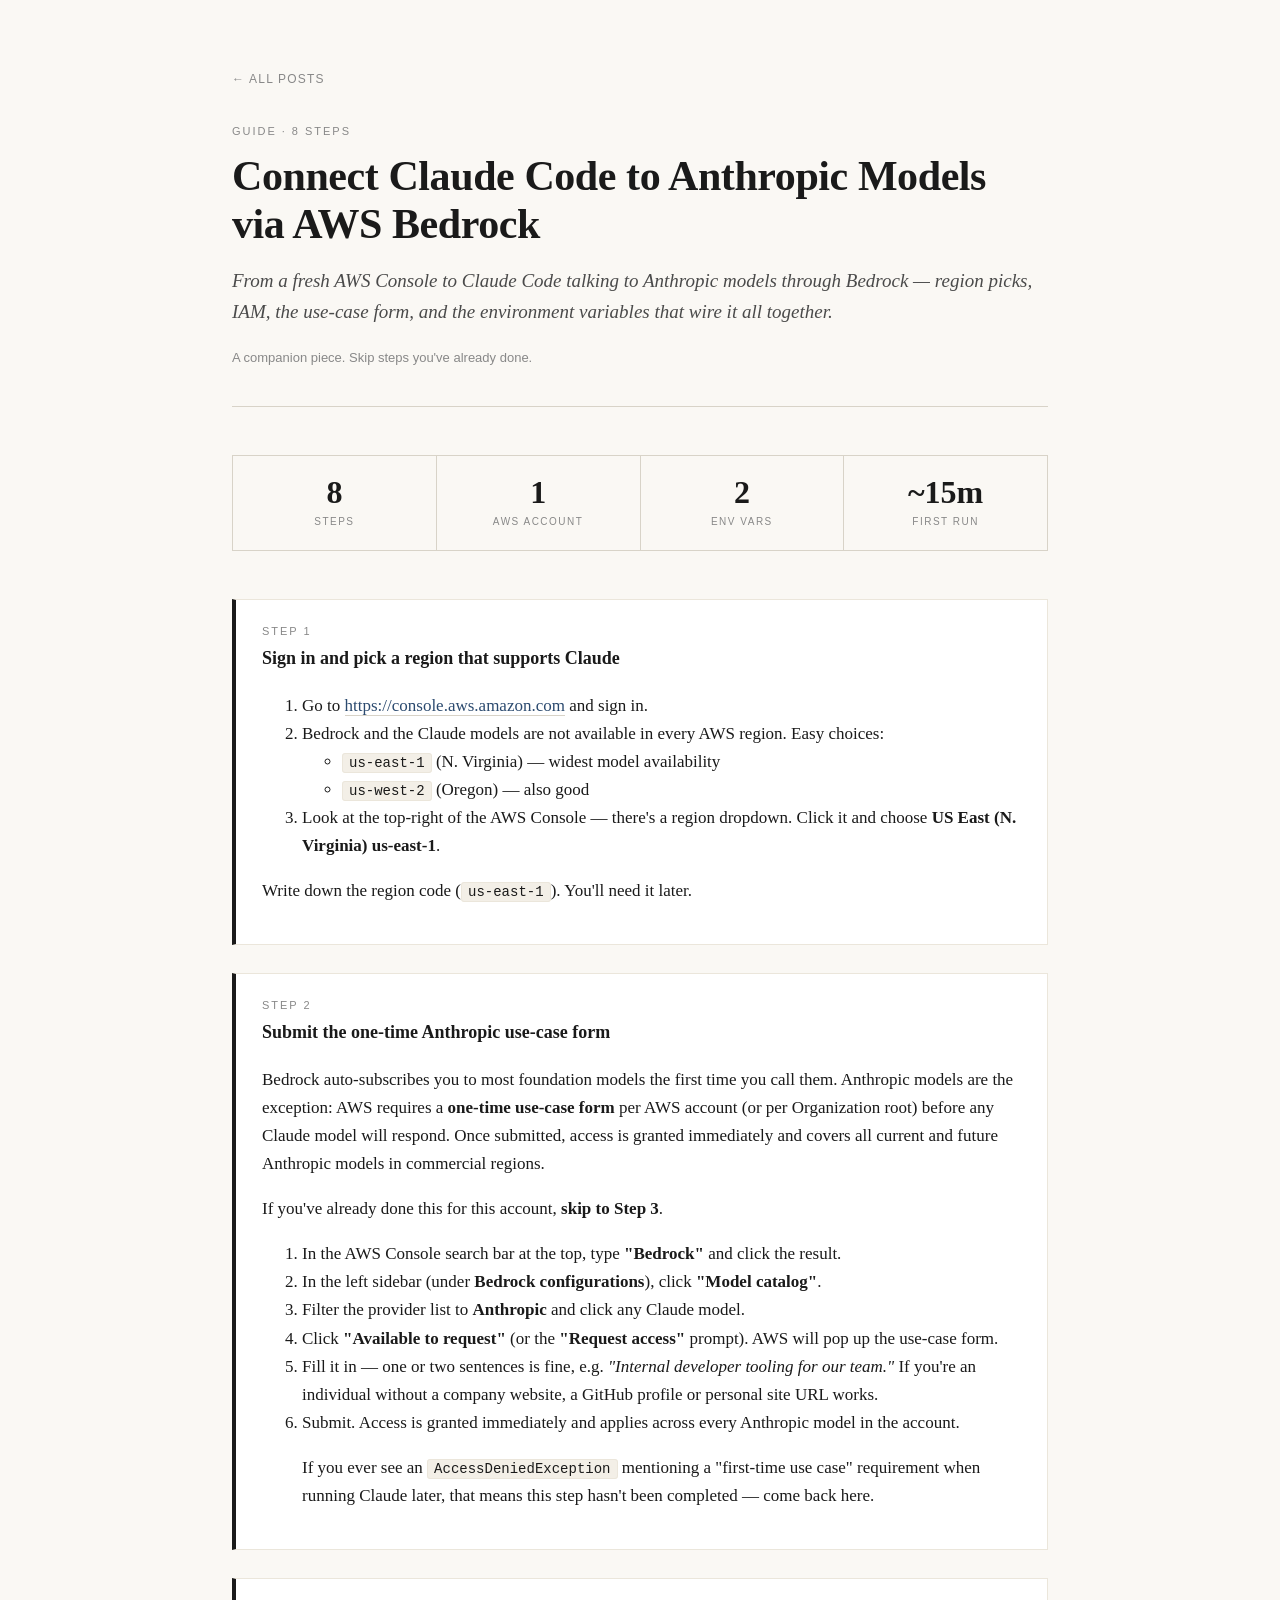
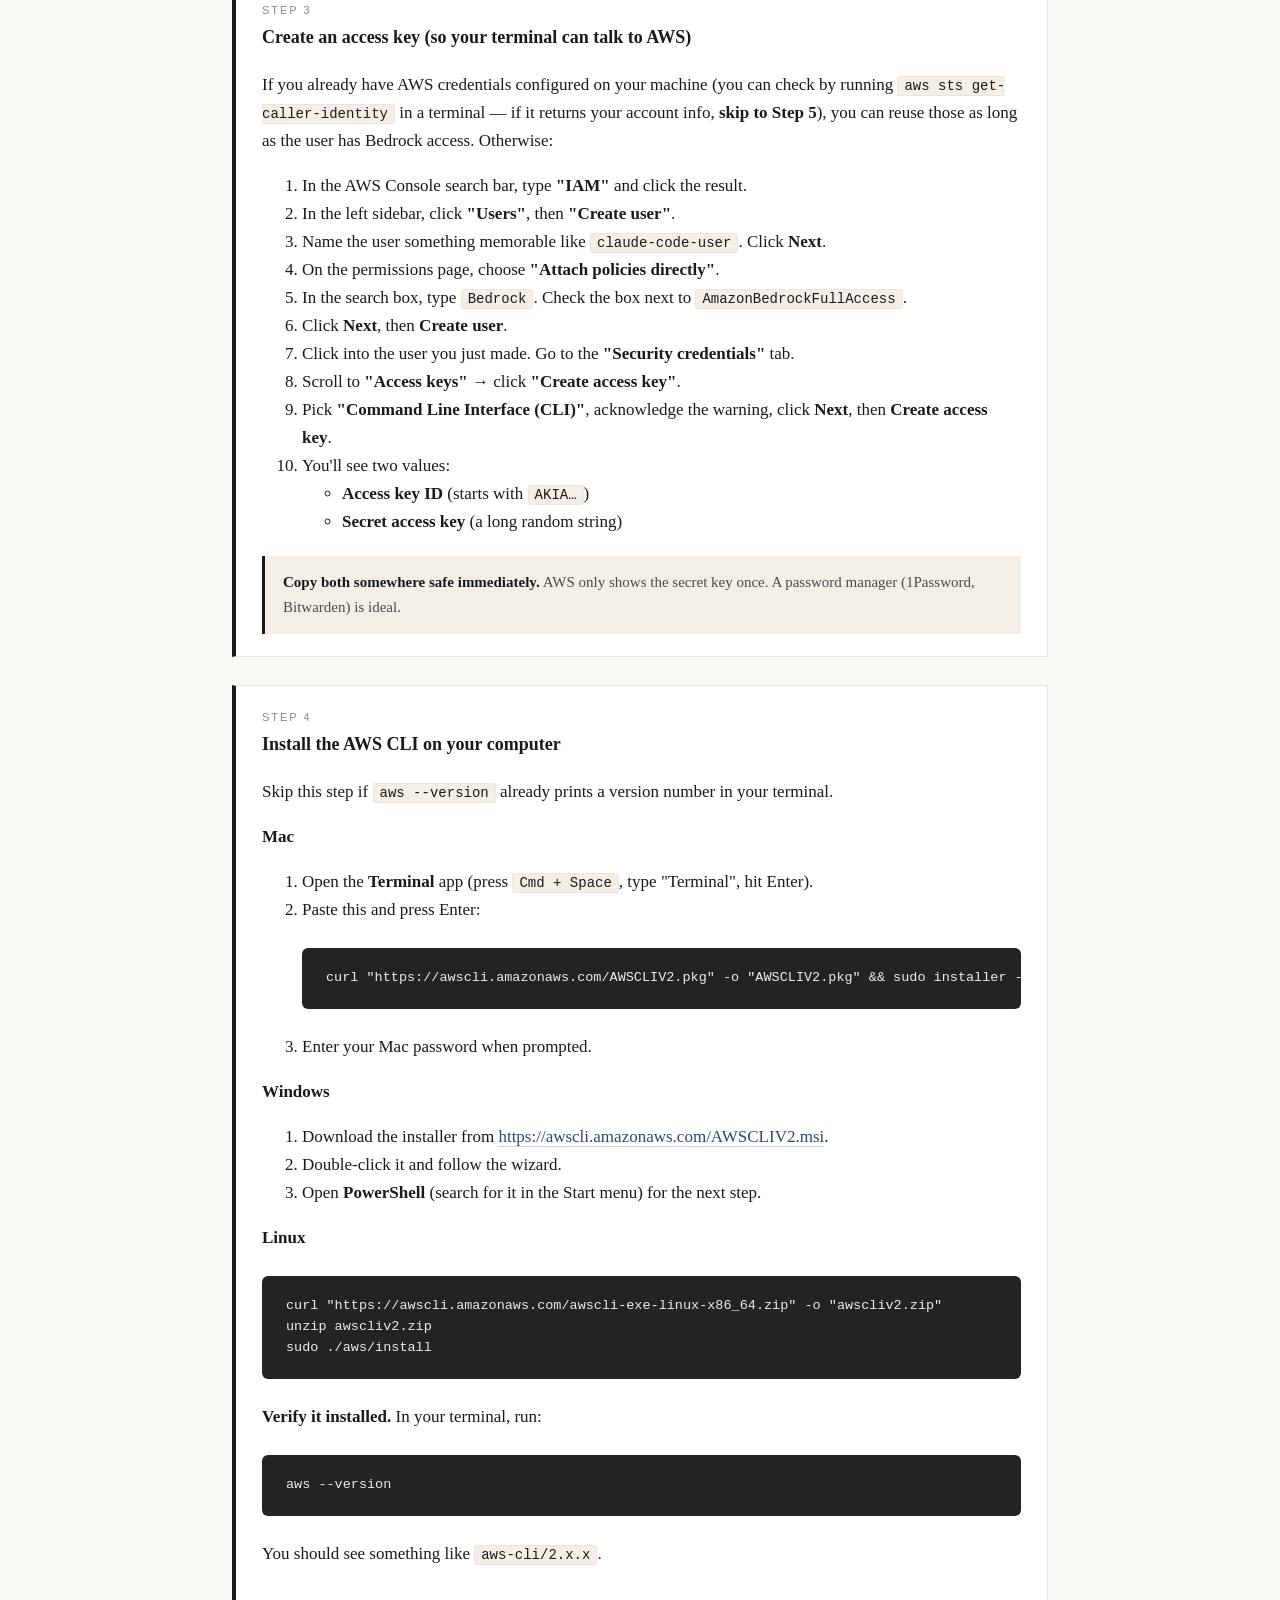
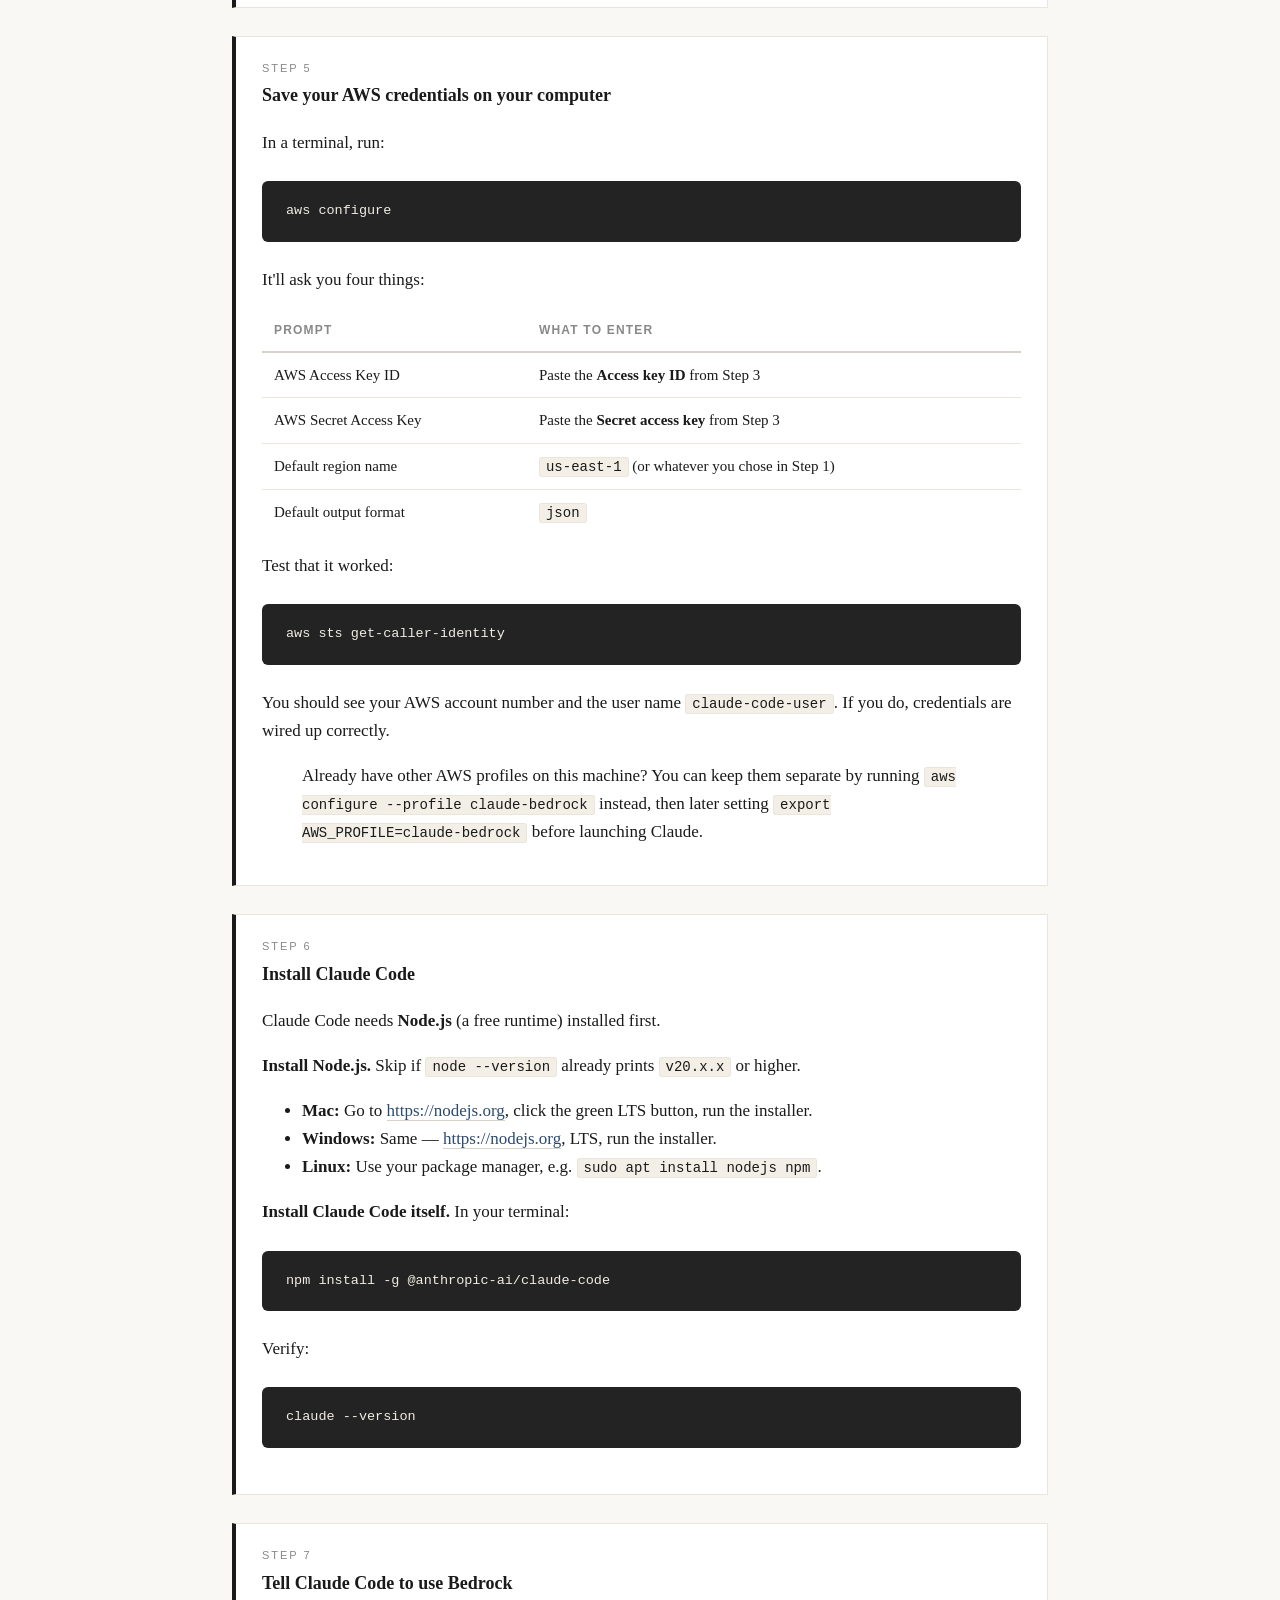
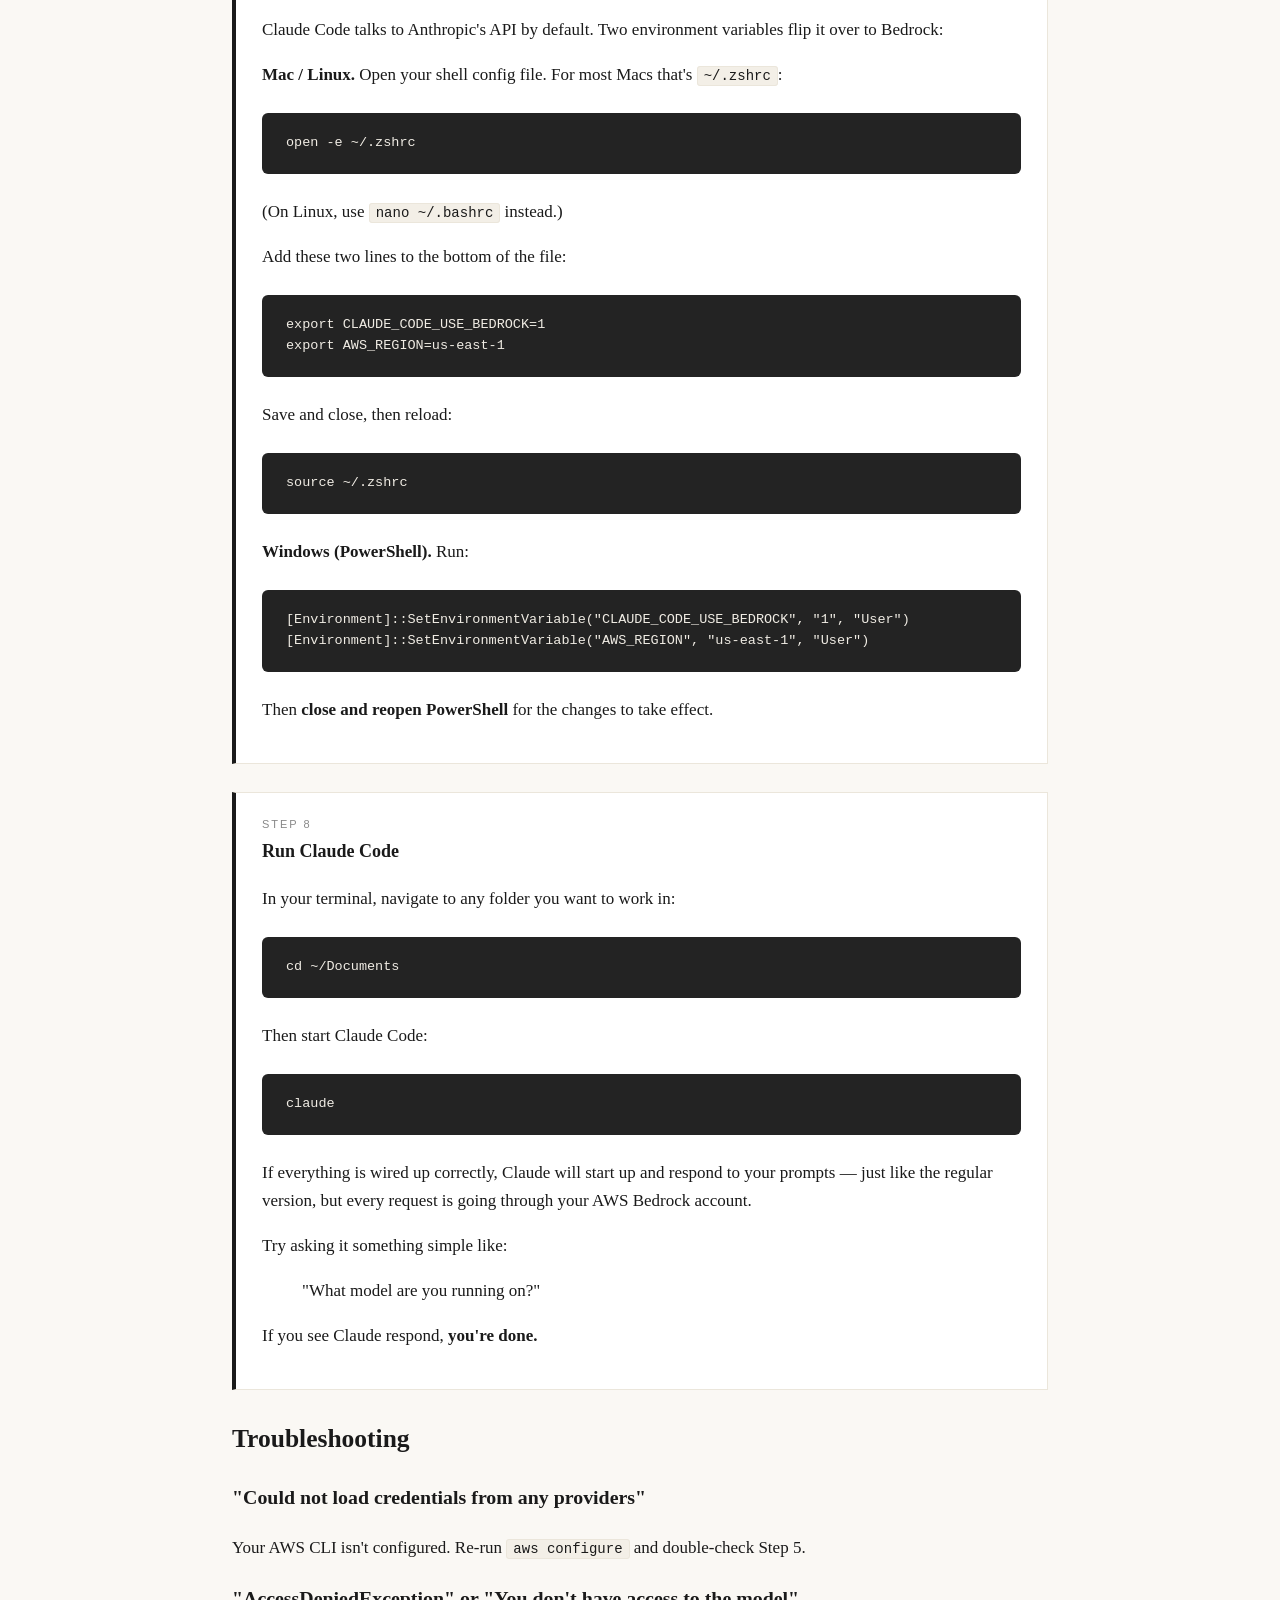
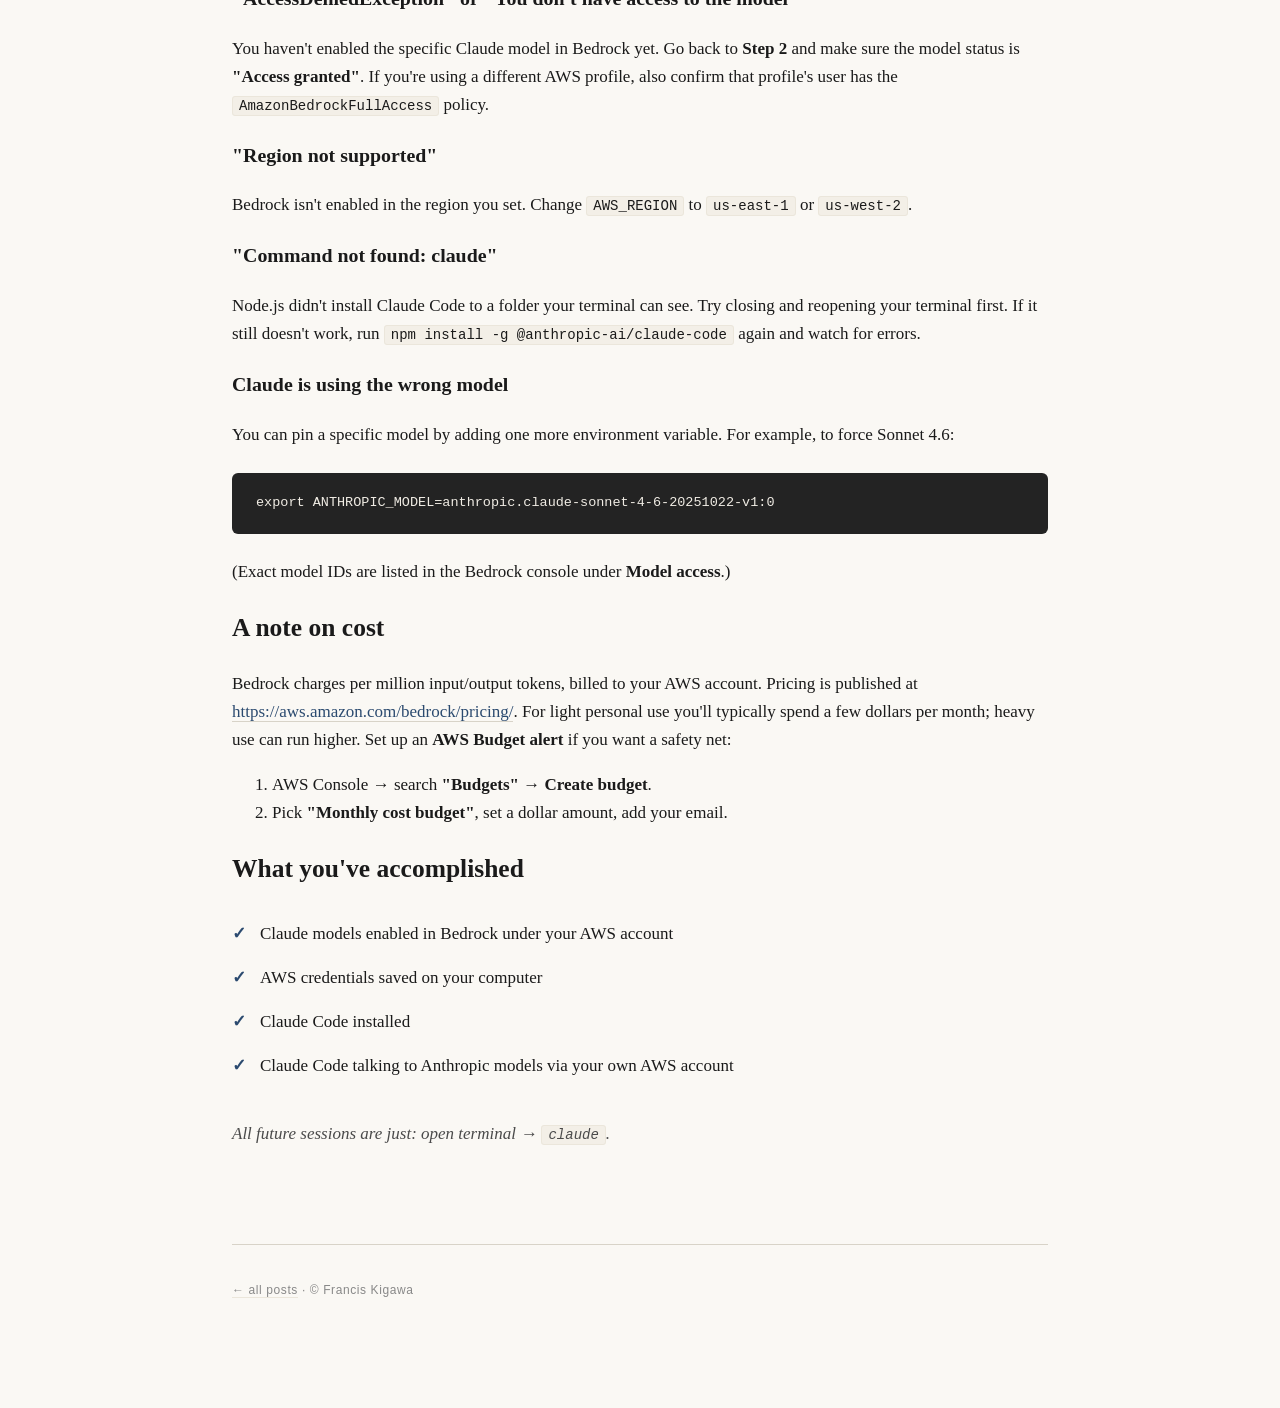
==== bedrock/index.html @ da665e49 "Initial site: posts landing + observability + bedrock guides" ====
<!DOCTYPE html>
<html lang="en">
<head>
<meta charset="utf-8">
<meta name="viewport" content="width=device-width, initial-scale=1">
<title>Connect Claude Code to Anthropic Models via AWS Bedrock — Posts</title>
<link rel="stylesheet" href="../assets/style.css">
</head>
<body>
<div class="wrap-wide">

<a href="../" class="back">← all posts</a>

<header class="masthead">
  <p class="eyebrow">Guide · 8 Steps</p>
  <h1 class="title">Connect Claude Code to Anthropic Models via AWS Bedrock</h1>
  <p class="dek">From a fresh AWS Console to Claude Code talking to Anthropic models through Bedrock — region picks, IAM, the use-case form, and the environment variables that wire it all together.</p>
  <p class="byline">A companion piece. Skip steps you've already done.</p>
</header>

<main>

<div class="stats">
  <div class="stat"><span class="stat-num">8</span><span class="stat-label">Steps</span></div>
  <div class="stat"><span class="stat-num">1</span><span class="stat-label">AWS Account</span></div>
  <div class="stat"><span class="stat-num">2</span><span class="stat-label">Env Vars</span></div>
  <div class="stat"><span class="stat-num">~15m</span><span class="stat-label">First Run</span></div>
</div>

<section>

<div class="step" id="step-1">
  <p class="step-num">Step 1</p>
  <h3>Sign in and pick a region that supports Claude</h3>
  <ol>
    <li>Go to <a href="https://console.aws.amazon.com">https://console.aws.amazon.com</a> and sign in.</li>
    <li>Bedrock and the Claude models are not available in every AWS region. Easy choices:
      <ul>
        <li><code>us-east-1</code> (N. Virginia) — widest model availability</li>
        <li><code>us-west-2</code> (Oregon) — also good</li>
      </ul>
    </li>
    <li>Look at the top-right of the AWS Console — there's a region dropdown. Click it and choose <strong>US East (N. Virginia) us-east-1</strong>.</li>
  </ol>
  <p>Write down the region code (<code>us-east-1</code>). You'll need it later.</p>
</div>

<div class="step" id="step-2">
  <p class="step-num">Step 2</p>
  <h3>Submit the one-time Anthropic use-case form</h3>
  <p>Bedrock auto-subscribes you to most foundation models the first time you call them. Anthropic models are the exception: AWS requires a <strong>one-time use-case form</strong> per AWS account (or per Organization root) before any Claude model will respond. Once submitted, access is granted immediately and covers all current and future Anthropic models in commercial regions.</p>
  <p>If you've already done this for this account, <strong>skip to Step 3</strong>.</p>
  <ol>
    <li>In the AWS Console search bar at the top, type <strong>"Bedrock"</strong> and click the result.</li>
    <li>In the left sidebar (under <strong>Bedrock configurations</strong>), click <strong>"Model catalog"</strong>.</li>
    <li>Filter the provider list to <strong>Anthropic</strong> and click any Claude model.</li>
    <li>Click <strong>"Available to request"</strong> (or the <strong>"Request access"</strong> prompt). AWS will pop up the use-case form.</li>
    <li>Fill it in — one or two sentences is fine, e.g. <em>"Internal developer tooling for our team."</em> If you're an individual without a company website, a GitHub profile or personal site URL works.</li>
    <li>Submit. Access is granted immediately and applies across every Anthropic model in the account.</li>
  </ol>
  <blockquote>
    <p>If you ever see an <code>AccessDeniedException</code> mentioning a "first-time use case" requirement when running Claude later, that means this step hasn't been completed — come back here.</p>
  </blockquote>
</div>

<div class="step" id="step-3">
  <p class="step-num">Step 3</p>
  <h3>Create an access key (so your terminal can talk to AWS)</h3>
  <p>If you already have AWS credentials configured on your machine (you can check by running <code>aws sts get-caller-identity</code> in a terminal — if it returns your account info, <strong>skip to Step 5</strong>), you can reuse those as long as the user has Bedrock access. Otherwise:</p>
  <ol>
    <li>In the AWS Console search bar, type <strong>"IAM"</strong> and click the result.</li>
    <li>In the left sidebar, click <strong>"Users"</strong>, then <strong>"Create user"</strong>.</li>
    <li>Name the user something memorable like <code>claude-code-user</code>. Click <strong>Next</strong>.</li>
    <li>On the permissions page, choose <strong>"Attach policies directly"</strong>.</li>
    <li>In the search box, type <code>Bedrock</code>. Check the box next to <code>AmazonBedrockFullAccess</code>.</li>
    <li>Click <strong>Next</strong>, then <strong>Create user</strong>.</li>
    <li>Click into the user you just made. Go to the <strong>"Security credentials"</strong> tab.</li>
    <li>Scroll to <strong>"Access keys"</strong> → click <strong>"Create access key"</strong>.</li>
    <li>Pick <strong>"Command Line Interface (CLI)"</strong>, acknowledge the warning, click <strong>Next</strong>, then <strong>Create access key</strong>.</li>
    <li>You'll see two values:
      <ul>
        <li><strong>Access key ID</strong> (starts with <code>AKIA…</code>)</li>
        <li><strong>Secret access key</strong> (a long random string)</li>
      </ul>
    </li>
  </ol>
  <div class="callout-why">
    <strong>Copy both somewhere safe immediately.</strong> AWS only shows the secret key once. A password manager (1Password, Bitwarden) is ideal.
  </div>
</div>

<div class="step" id="step-4">
  <p class="step-num">Step 4</p>
  <h3>Install the AWS CLI on your computer</h3>
  <p>Skip this step if <code>aws --version</code> already prints a version number in your terminal.</p>

  <p><strong>Mac</strong></p>
  <ol>
    <li>Open the <strong>Terminal</strong> app (press <code>Cmd + Space</code>, type "Terminal", hit Enter).</li>
    <li>Paste this and press Enter:
<pre><code>curl "https://awscli.amazonaws.com/AWSCLIV2.pkg" -o "AWSCLIV2.pkg" &amp;&amp; sudo installer -pkg AWSCLIV2.pkg -target /</code></pre>
    </li>
    <li>Enter your Mac password when prompted.</li>
  </ol>

  <p><strong>Windows</strong></p>
  <ol>
    <li>Download the installer from <a href="https://awscli.amazonaws.com/AWSCLIV2.msi">https://awscli.amazonaws.com/AWSCLIV2.msi</a>.</li>
    <li>Double-click it and follow the wizard.</li>
    <li>Open <strong>PowerShell</strong> (search for it in the Start menu) for the next step.</li>
  </ol>

  <p><strong>Linux</strong></p>
<pre><code>curl "https://awscli.amazonaws.com/awscli-exe-linux-x86_64.zip" -o "awscliv2.zip"
unzip awscliv2.zip
sudo ./aws/install</code></pre>

  <p><strong>Verify it installed.</strong> In your terminal, run:</p>
<pre><code>aws --version</code></pre>
  <p>You should see something like <code>aws-cli/2.x.x</code>.</p>
</div>

<div class="step" id="step-5">
  <p class="step-num">Step 5</p>
  <h3>Save your AWS credentials on your computer</h3>
  <p>In a terminal, run:</p>
<pre><code>aws configure</code></pre>
  <p>It'll ask you four things:</p>

  <table style="width:100%; border-collapse: collapse; margin: 16px 0; font-size: 15px;">
    <thead>
      <tr style="border-bottom: 2px solid var(--rule);">
        <th style="text-align:left; padding: 10px 12px; font-family: -apple-system, BlinkMacSystemFont, sans-serif; font-size: 12px; letter-spacing: 0.1em; text-transform: uppercase; color: var(--ink-faint);">Prompt</th>
        <th style="text-align:left; padding: 10px 12px; font-family: -apple-system, BlinkMacSystemFont, sans-serif; font-size: 12px; letter-spacing: 0.1em; text-transform: uppercase; color: var(--ink-faint);">What to enter</th>
      </tr>
    </thead>
    <tbody>
      <tr style="border-bottom: 1px solid var(--rule-soft);"><td style="padding: 10px 12px;">AWS Access Key ID</td><td style="padding: 10px 12px;">Paste the <strong>Access key ID</strong> from Step 3</td></tr>
      <tr style="border-bottom: 1px solid var(--rule-soft);"><td style="padding: 10px 12px;">AWS Secret Access Key</td><td style="padding: 10px 12px;">Paste the <strong>Secret access key</strong> from Step 3</td></tr>
      <tr style="border-bottom: 1px solid var(--rule-soft);"><td style="padding: 10px 12px;">Default region name</td><td style="padding: 10px 12px;"><code>us-east-1</code> (or whatever you chose in Step 1)</td></tr>
      <tr><td style="padding: 10px 12px;">Default output format</td><td style="padding: 10px 12px;"><code>json</code></td></tr>
    </tbody>
  </table>

  <p>Test that it worked:</p>
<pre><code>aws sts get-caller-identity</code></pre>
  <p>You should see your AWS account number and the user name <code>claude-code-user</code>. If you do, credentials are wired up correctly.</p>
  <blockquote>
    <p>Already have other AWS profiles on this machine? You can keep them separate by running <code>aws configure --profile claude-bedrock</code> instead, then later setting <code>export AWS_PROFILE=claude-bedrock</code> before launching Claude.</p>
  </blockquote>
</div>

<div class="step" id="step-6">
  <p class="step-num">Step 6</p>
  <h3>Install Claude Code</h3>
  <p>Claude Code needs <strong>Node.js</strong> (a free runtime) installed first.</p>

  <p><strong>Install Node.js.</strong> Skip if <code>node --version</code> already prints <code>v20.x.x</code> or higher.</p>
  <ul>
    <li><strong>Mac:</strong> Go to <a href="https://nodejs.org">https://nodejs.org</a>, click the green LTS button, run the installer.</li>
    <li><strong>Windows:</strong> Same — <a href="https://nodejs.org">https://nodejs.org</a>, LTS, run the installer.</li>
    <li><strong>Linux:</strong> Use your package manager, e.g. <code>sudo apt install nodejs npm</code>.</li>
  </ul>

  <p><strong>Install Claude Code itself.</strong> In your terminal:</p>
<pre><code>npm install -g @anthropic-ai/claude-code</code></pre>
  <p>Verify:</p>
<pre><code>claude --version</code></pre>
</div>

<div class="step" id="step-7">
  <p class="step-num">Step 7</p>
  <h3>Tell Claude Code to use Bedrock</h3>
  <p>Claude Code talks to Anthropic's API by default. Two environment variables flip it over to Bedrock:</p>

  <p><strong>Mac / Linux.</strong> Open your shell config file. For most Macs that's <code>~/.zshrc</code>:</p>
<pre><code>open -e ~/.zshrc</code></pre>
  <p>(On Linux, use <code>nano ~/.bashrc</code> instead.)</p>
  <p>Add these two lines to the bottom of the file:</p>
<pre><code>export CLAUDE_CODE_USE_BEDROCK=1
export AWS_REGION=us-east-1</code></pre>
  <p>Save and close, then reload:</p>
<pre><code>source ~/.zshrc</code></pre>

  <p><strong>Windows (PowerShell).</strong> Run:</p>
<pre><code>[Environment]::SetEnvironmentVariable("CLAUDE_CODE_USE_BEDROCK", "1", "User")
[Environment]::SetEnvironmentVariable("AWS_REGION", "us-east-1", "User")</code></pre>
  <p>Then <strong>close and reopen PowerShell</strong> for the changes to take effect.</p>
</div>

<div class="step" id="step-8">
  <p class="step-num">Step 8</p>
  <h3>Run Claude Code</h3>
  <p>In your terminal, navigate to any folder you want to work in:</p>
<pre><code>cd ~/Documents</code></pre>
  <p>Then start Claude Code:</p>
<pre><code>claude</code></pre>
  <p>If everything is wired up correctly, Claude will start up and respond to your prompts — just like the regular version, but every request is going through your AWS Bedrock account.</p>
  <p>Try asking it something simple like:</p>
  <blockquote>
    <p>"What model are you running on?"</p>
  </blockquote>
  <p>If you see Claude respond, <strong>you're done.</strong></p>
</div>

</section>

<section>
<h2>Troubleshooting</h2>

<h3>"Could not load credentials from any providers"</h3>
<p>Your AWS CLI isn't configured. Re-run <code>aws configure</code> and double-check Step 5.</p>

<h3>"AccessDeniedException" or "You don't have access to the model"</h3>
<p>You haven't enabled the specific Claude model in Bedrock yet. Go back to <strong>Step 2</strong> and make sure the model status is <strong>"Access granted"</strong>. If you're using a different AWS profile, also confirm that profile's user has the <code>AmazonBedrockFullAccess</code> policy.</p>

<h3>"Region not supported"</h3>
<p>Bedrock isn't enabled in the region you set. Change <code>AWS_REGION</code> to <code>us-east-1</code> or <code>us-west-2</code>.</p>

<h3>"Command not found: claude"</h3>
<p>Node.js didn't install Claude Code to a folder your terminal can see. Try closing and reopening your terminal first. If it still doesn't work, run <code>npm install -g @anthropic-ai/claude-code</code> again and watch for errors.</p>

<h3>Claude is using the wrong model</h3>
<p>You can pin a specific model by adding one more environment variable. For example, to force Sonnet 4.6:</p>
<pre><code>export ANTHROPIC_MODEL=anthropic.claude-sonnet-4-6-20251022-v1:0</code></pre>
<p>(Exact model IDs are listed in the Bedrock console under <strong>Model access</strong>.)</p>
</section>

<section>
<h2>A note on cost</h2>
<p>Bedrock charges per million input/output tokens, billed to your AWS account. Pricing is published at <a href="https://aws.amazon.com/bedrock/pricing/">https://aws.amazon.com/bedrock/pricing/</a>. For light personal use you'll typically spend a few dollars per month; heavy use can run higher. Set up an <strong>AWS Budget alert</strong> if you want a safety net:</p>
<ol>
  <li>AWS Console → search <strong>"Budgets"</strong> → <strong>Create budget</strong>.</li>
  <li>Pick <strong>"Monthly cost budget"</strong>, set a dollar amount, add your email.</li>
</ol>
</section>

<section>
<h2>What you've accomplished</h2>
<ul class="outcomes">
  <li>Claude models enabled in Bedrock under your AWS account</li>
  <li>AWS credentials saved on your computer</li>
  <li>Claude Code installed</li>
  <li>Claude Code talking to Anthropic models via your own AWS account</li>
</ul>
<p style="margin-top: 32px; font-style: italic; color: var(--ink-soft);">All future sessions are just: open terminal → <code>claude</code>.</p>
</section>

</main>

<footer class="site-foot">
  <p><a href="../">← all posts</a> · © Francis Kigawa</p>
</footer>

</div>
</body>
</html>
---- assets/style.css ----
:root {
  --ink: #1a1a1a;
  --ink-soft: #4a4a4a;
  --ink-faint: #888;
  --paper: #faf8f4;
  --paper-warm: #f3efe7;
  --rule: #d8d3c8;
  --rule-soft: #ebe6db;
  --accent: #2b4a6f;
  --accent-soft: #e8eef5;
  --code-bg: #232323;
  --code-ink: #f0ece4;
  --code-comment: #a09888;
  --code-key: #d8b86f;
  --code-str: #b5c98a;
}

* { box-sizing: border-box; }

html, body {
  margin: 0;
  padding: 0;
  background: var(--paper);
  color: var(--ink);
  font-family: "Iowan Old Style", "Palatino Linotype", Palatino, Georgia, serif;
  font-size: 17px;
  line-height: 1.65;
  -webkit-font-smoothing: antialiased;
}

a { color: var(--accent); text-decoration: none; border-bottom: 1px solid var(--rule); }
a:hover { border-bottom-color: var(--accent); }

.wrap {
  max-width: 760px;
  margin: 0 auto;
  padding: 64px 32px 96px;
}

.wrap-wide {
  max-width: 880px;
  margin: 0 auto;
  padding: 64px 32px 96px;
}

header.masthead {
  border-bottom: 1px solid var(--rule);
  padding-bottom: 24px;
  margin-bottom: 48px;
}

.eyebrow {
  font-family: -apple-system, BlinkMacSystemFont, "Helvetica Neue", sans-serif;
  font-size: 11px;
  letter-spacing: 0.18em;
  text-transform: uppercase;
  color: var(--ink-faint);
  margin: 0 0 12px;
}

h1.title {
  font-size: 42px;
  line-height: 1.15;
  margin: 0 0 16px;
  letter-spacing: -0.01em;
}

.dek {
  font-size: 19px;
  color: var(--ink-soft);
  margin: 0;
  font-style: italic;
}

.byline {
  font-family: -apple-system, BlinkMacSystemFont, "Helvetica Neue", sans-serif;
  font-size: 13px;
  color: var(--ink-faint);
  margin-top: 20px;
}

.byline a { color: var(--ink-faint); border-bottom-color: var(--rule-soft); }

/* index/landing */
.post-list {
  list-style: none;
  padding: 0;
  margin: 0;
}
.post-list li {
  padding: 24px 0;
  border-bottom: 1px solid var(--rule-soft);
}
.post-list li:last-child { border-bottom: none; }
.post-list a.post-link {
  display: block;
  border: none;
  color: var(--ink);
}
.post-list h2 {
  font-size: 24px;
  margin: 0 0 6px;
  letter-spacing: -0.005em;
}
.post-list .post-meta {
  font-family: -apple-system, BlinkMacSystemFont, "Helvetica Neue", sans-serif;
  font-size: 12px;
  letter-spacing: 0.05em;
  color: var(--ink-faint);
  text-transform: uppercase;
  margin: 0 0 8px;
}
.post-list .post-summary {
  color: var(--ink-soft);
  margin: 0;
  font-size: 16px;
}

/* article body */
article p { margin: 0 0 20px; }
article h2 {
  font-size: 28px;
  margin: 56px 0 16px;
  letter-spacing: -0.005em;
  border-bottom: 1px solid var(--rule);
  padding-bottom: 8px;
}
article h3 {
  font-size: 20px;
  margin: 36px 0 12px;
  font-family: -apple-system, BlinkMacSystemFont, "Helvetica Neue", sans-serif;
  letter-spacing: 0.01em;
}
article ul, article ol {
  padding-left: 24px;
  margin: 0 0 20px;
}
article li { margin-bottom: 6px; }
article hr {
  border: none;
  border-top: 1px solid var(--rule);
  margin: 48px 0;
}
article blockquote {
  margin: 24px 0;
  padding: 16px 20px;
  border-left: 3px solid var(--accent);
  background: var(--accent-soft);
  color: var(--ink-soft);
  font-style: italic;
}
article blockquote p:last-child { margin-bottom: 0; }

/* code */
code {
  font-family: "SF Mono", Menlo, Consolas, monospace;
  font-size: 14px;
  background: var(--paper-warm);
  padding: 1px 6px;
  border-radius: 3px;
  border: 1px solid var(--rule-soft);
}
pre {
  background: var(--code-bg);
  color: var(--code-ink);
  padding: 20px 24px;
  border-radius: 6px;
  overflow-x: auto;
  font-size: 13.5px;
  line-height: 1.55;
  margin: 24px 0;
}
pre code {
  background: none;
  padding: 0;
  border: none;
  color: inherit;
  font-size: inherit;
}

/* infographic-specific: phase / step cards */
.phase {
  position: relative;
  margin: 36px 0;
  padding: 28px 32px 28px 88px;
  background: white;
  border: 1px solid var(--rule);
  border-radius: 4px;
}
.phase .phase-num {
  position: absolute;
  left: 24px;
  top: 28px;
  width: 44px;
  height: 44px;
  border-radius: 50%;
  background: var(--ink);
  color: var(--paper);
  display: flex;
  align-items: center;
  justify-content: center;
  font-family: -apple-system, BlinkMacSystemFont, "Helvetica Neue", sans-serif;
  font-weight: 600;
  font-size: 16px;
  letter-spacing: 0;
}
.phase.optional .phase-num { background: var(--ink-faint); }
.phase .phase-title {
  font-size: 22px;
  margin: 0 0 6px;
  letter-spacing: -0.005em;
}
.phase .phase-kicker {
  font-family: -apple-system, BlinkMacSystemFont, "Helvetica Neue", sans-serif;
  font-size: 11px;
  letter-spacing: 0.15em;
  text-transform: uppercase;
  color: var(--ink-faint);
  margin: 0 0 14px;
}
.phase .phase-body { color: var(--ink-soft); }
.phase .phase-body p:last-child { margin-bottom: 0; }
.phase .phase-body pre { margin: 16px 0; }

.callout-why {
  margin: 20px 0 0;
  padding: 14px 18px;
  border-left: 3px solid var(--ink);
  background: var(--paper-warm);
  font-size: 15px;
  color: var(--ink-soft);
}
.callout-why strong { color: var(--ink); }

/* outcomes / checklists at the end */
.outcomes {
  list-style: none;
  padding: 0;
  margin: 16px 0 0;
}
.outcomes li {
  padding: 8px 0 8px 28px;
  position: relative;
}
.outcomes li::before {
  content: "✓";
  position: absolute;
  left: 0;
  top: 8px;
  color: var(--accent);
  font-weight: 700;
}

/* stat bar at top of infographic */
.stats {
  display: grid;
  grid-template-columns: repeat(auto-fit, minmax(140px, 1fr));
  gap: 1px;
  background: var(--rule);
  border: 1px solid var(--rule);
  margin: 0 0 48px;
}
.stat {
  background: var(--paper);
  padding: 20px 16px;
  text-align: center;
}
.stat .stat-num {
  font-size: 32px;
  font-weight: 600;
  color: var(--ink);
  line-height: 1;
  display: block;
}
.stat .stat-label {
  font-family: -apple-system, BlinkMacSystemFont, "Helvetica Neue", sans-serif;
  font-size: 10px;
  letter-spacing: 0.15em;
  text-transform: uppercase;
  color: var(--ink-faint);
  display: block;
  margin-top: 6px;
}

/* numbered step (lighter weight than phase, for bedrock-style guides) */
.step {
  margin: 28px 0;
  padding: 22px 26px;
  background: white;
  border-left: 4px solid var(--ink);
  border-top: 1px solid var(--rule-soft);
  border-right: 1px solid var(--rule-soft);
  border-bottom: 1px solid var(--rule-soft);
}
.step h3 {
  margin-top: 0;
  font-size: 18px;
}
.step .step-num {
  font-family: -apple-system, BlinkMacSystemFont, "Helvetica Neue", sans-serif;
  font-size: 11px;
  letter-spacing: 0.18em;
  text-transform: uppercase;
  color: var(--ink-faint);
  margin: 0 0 4px;
}

footer.site-foot {
  margin-top: 96px;
  padding-top: 24px;
  border-top: 1px solid var(--rule);
  font-family: -apple-system, BlinkMacSystemFont, "Helvetica Neue", sans-serif;
  font-size: 12px;
  color: var(--ink-faint);
  letter-spacing: 0.05em;
}
footer.site-foot a { color: var(--ink-faint); border-bottom-color: var(--rule-soft); }

/* table of contents */
.toc {
  background: var(--paper-warm);
  border: 1px solid var(--rule);
  padding: 20px 24px;
  margin: 32px 0 48px;
  border-radius: 4px;
}
.toc h4 {
  font-family: -apple-system, BlinkMacSystemFont, "Helvetica Neue", sans-serif;
  font-size: 11px;
  letter-spacing: 0.18em;
  text-transform: uppercase;
  color: var(--ink-faint);
  margin: 0 0 10px;
  font-weight: 600;
}
.toc ol { margin: 0; padding-left: 20px; font-size: 15px; }
.toc ol li { margin-bottom: 2px; }
.toc a { border-bottom: none; color: var(--ink-soft); }
.toc a:hover { color: var(--accent); }

.back {
  display: inline-block;
  font-family: -apple-system, BlinkMacSystemFont, "Helvetica Neue", sans-serif;
  font-size: 12px;
  letter-spacing: 0.1em;
  text-transform: uppercase;
  color: var(--ink-faint);
  border: none;
  margin-bottom: 32px;
}
.back:hover { color: var(--accent); }

@media (max-width: 600px) {
  .wrap, .wrap-wide { padding: 40px 20px 64px; }
  h1.title { font-size: 32px; }
  .phase { padding: 24px 20px 24px 20px; }
  .phase .phase-num {
    position: static;
    margin-bottom: 12px;
  }
  pre { font-size: 12.5px; padding: 16px; }
}
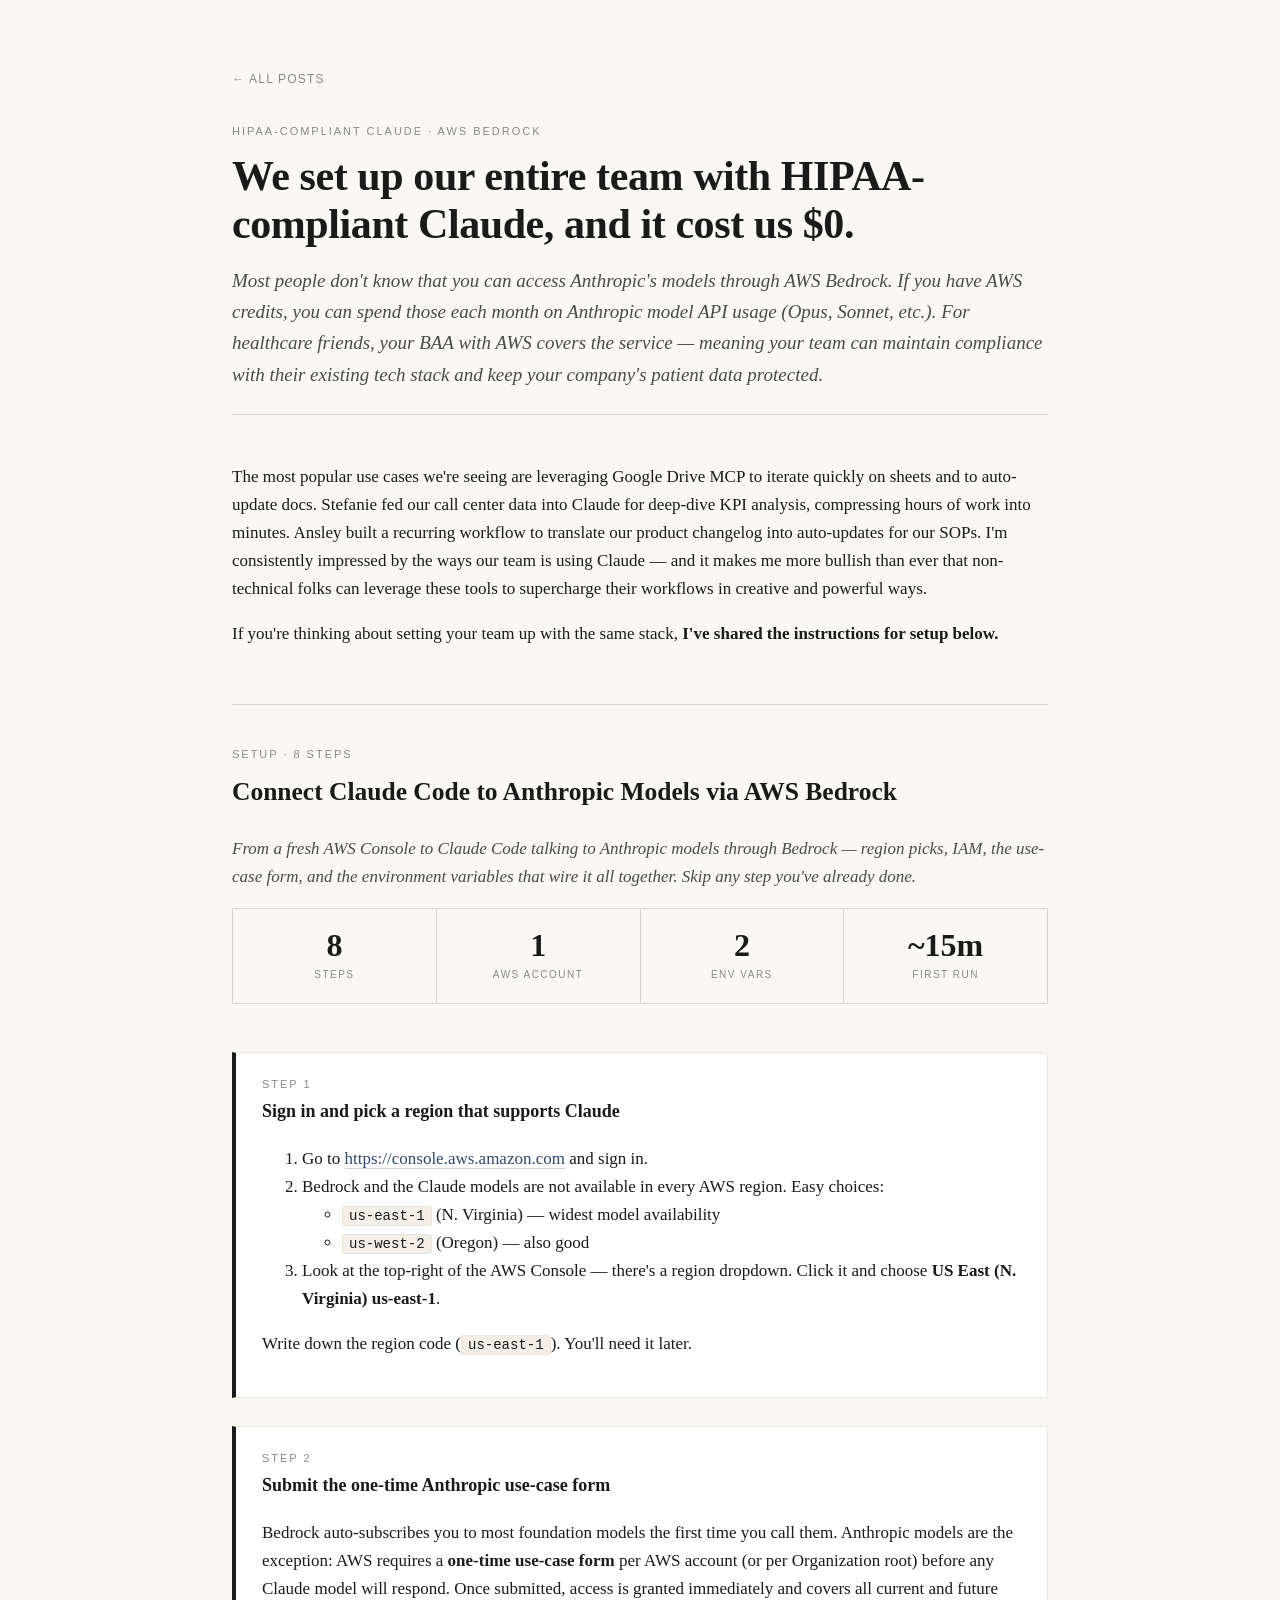
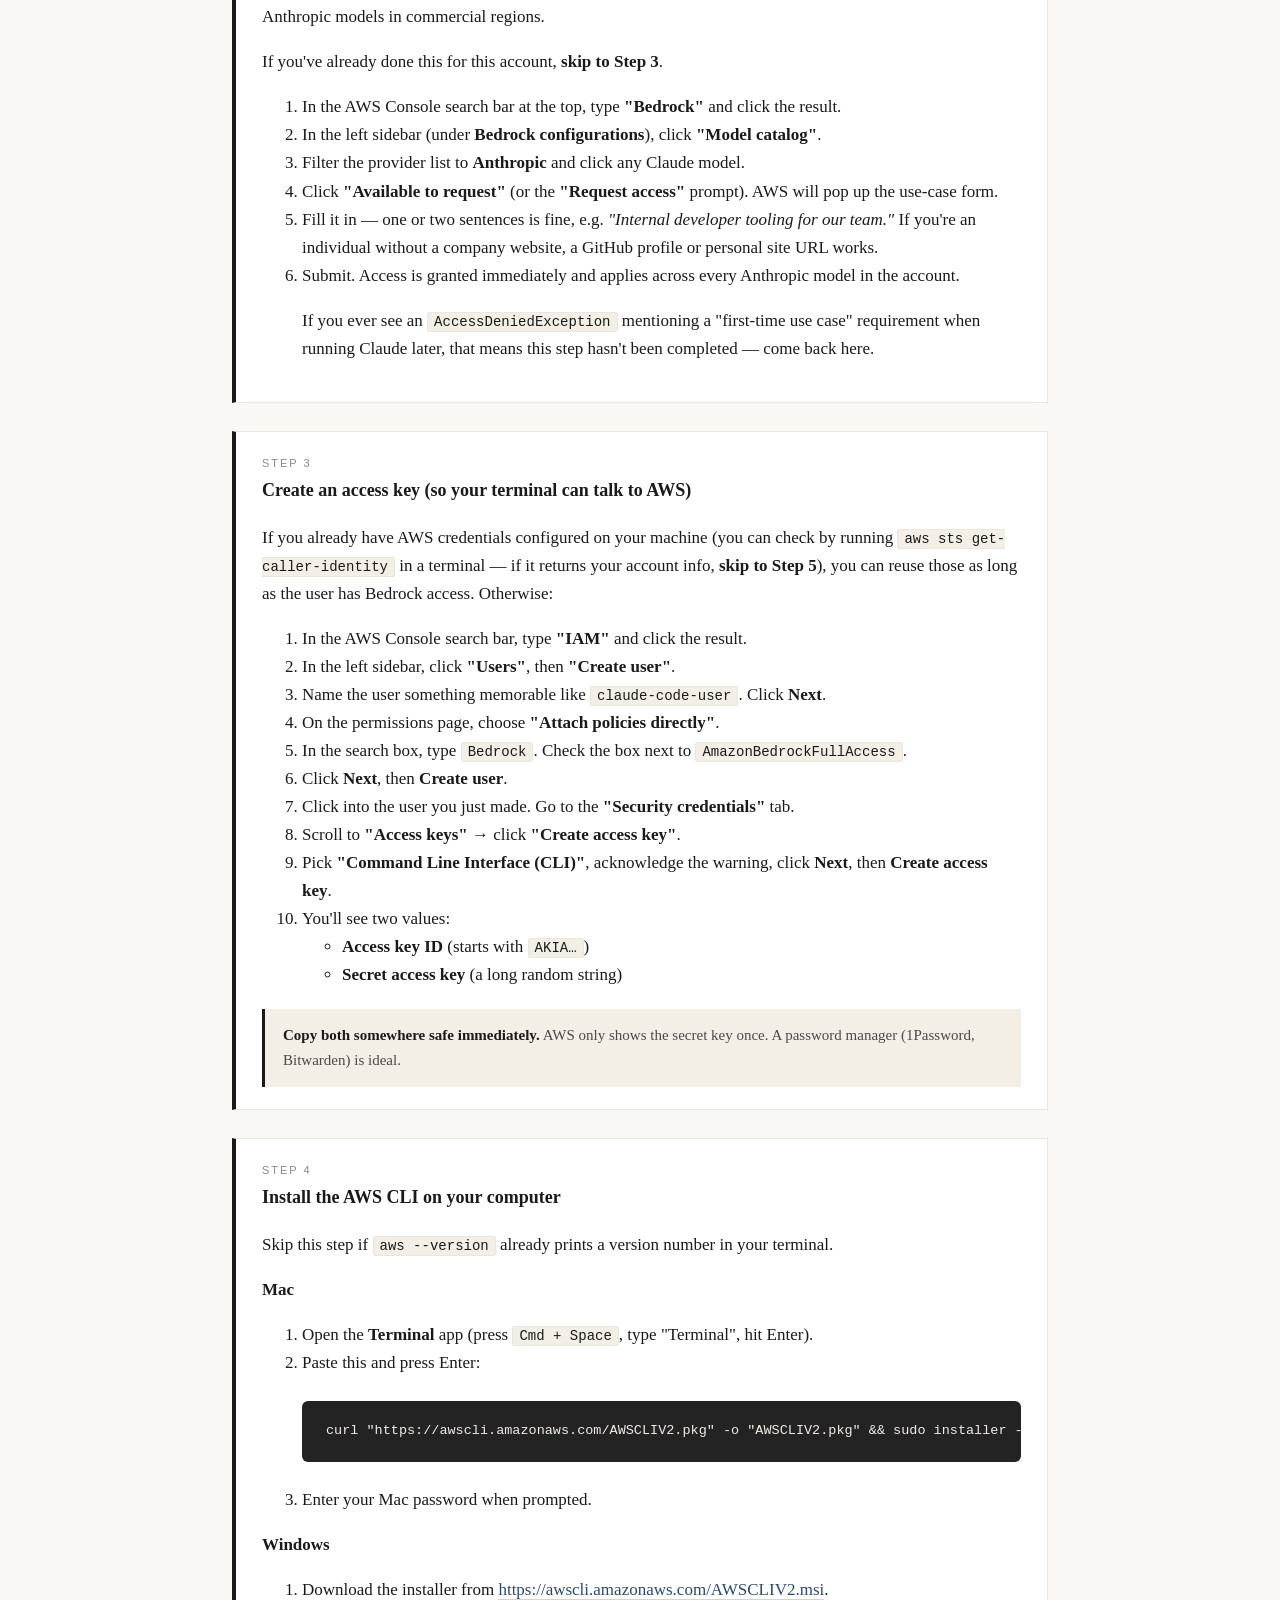
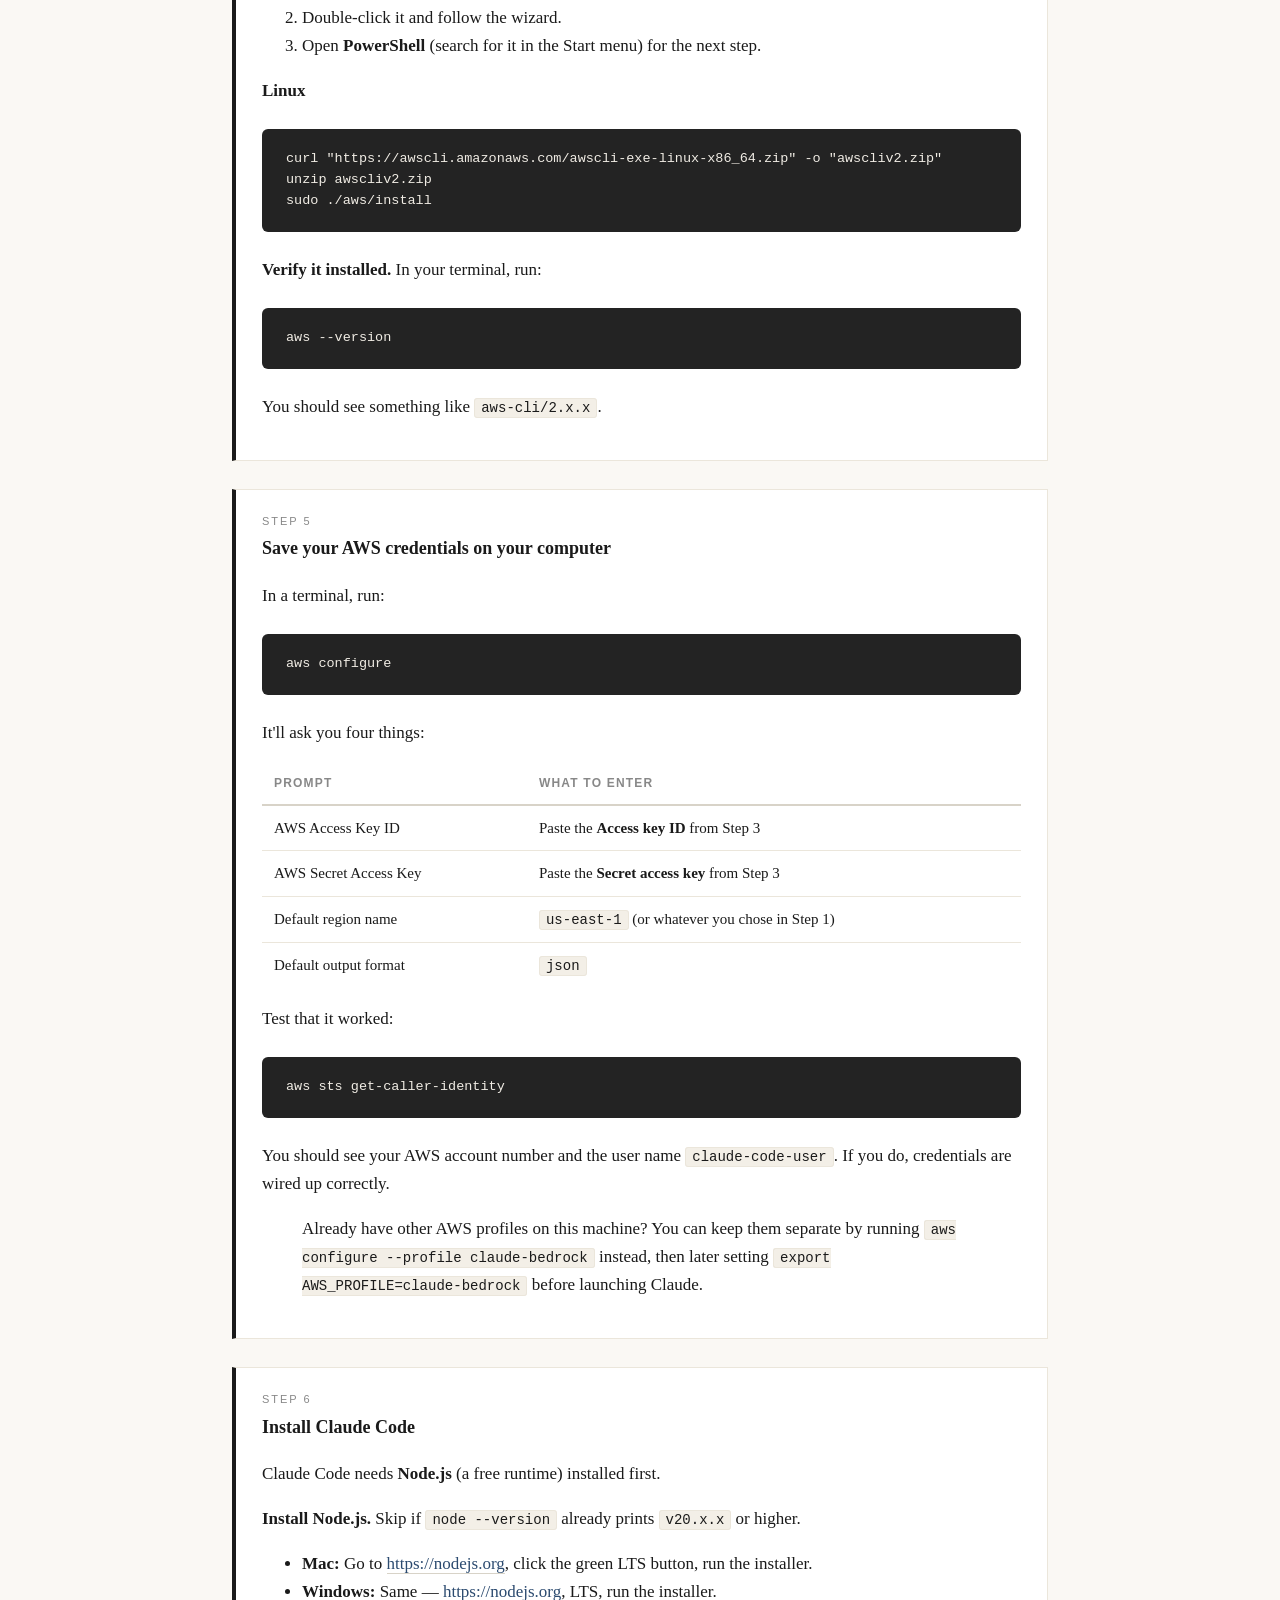
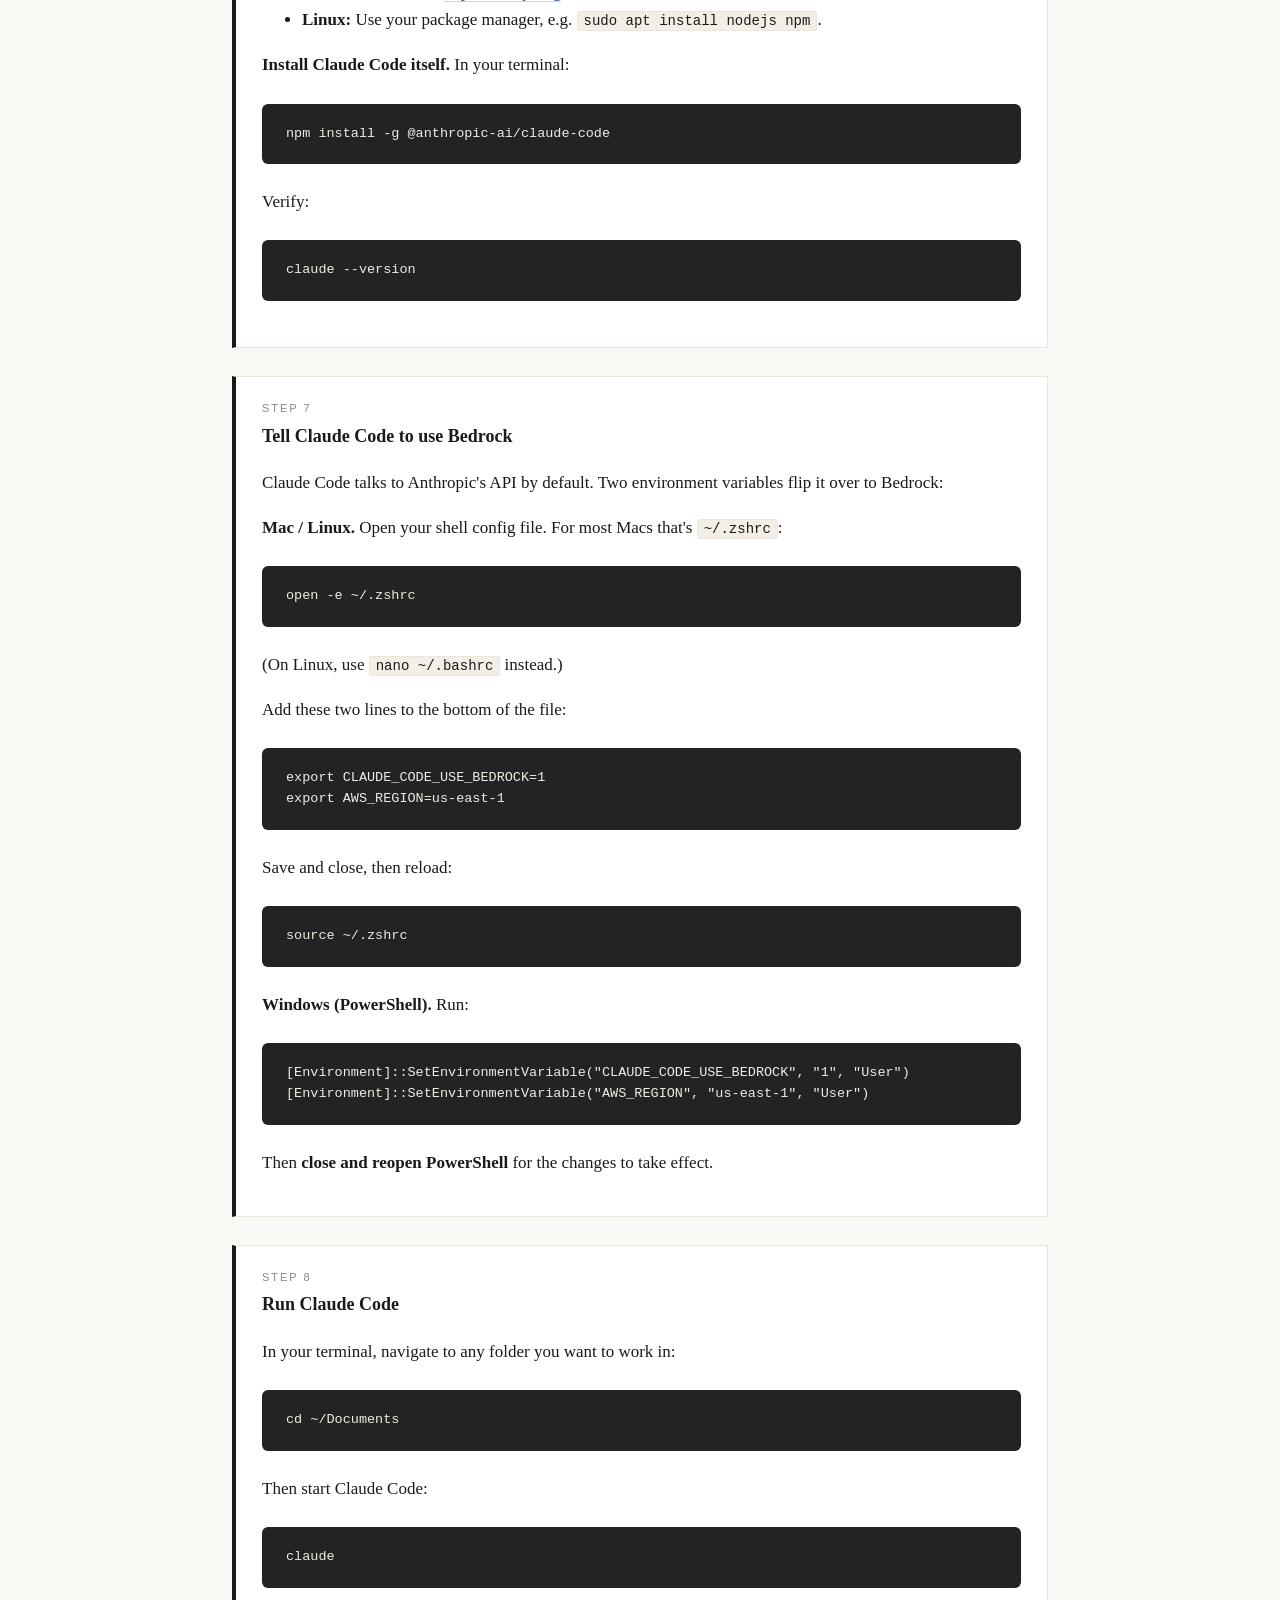
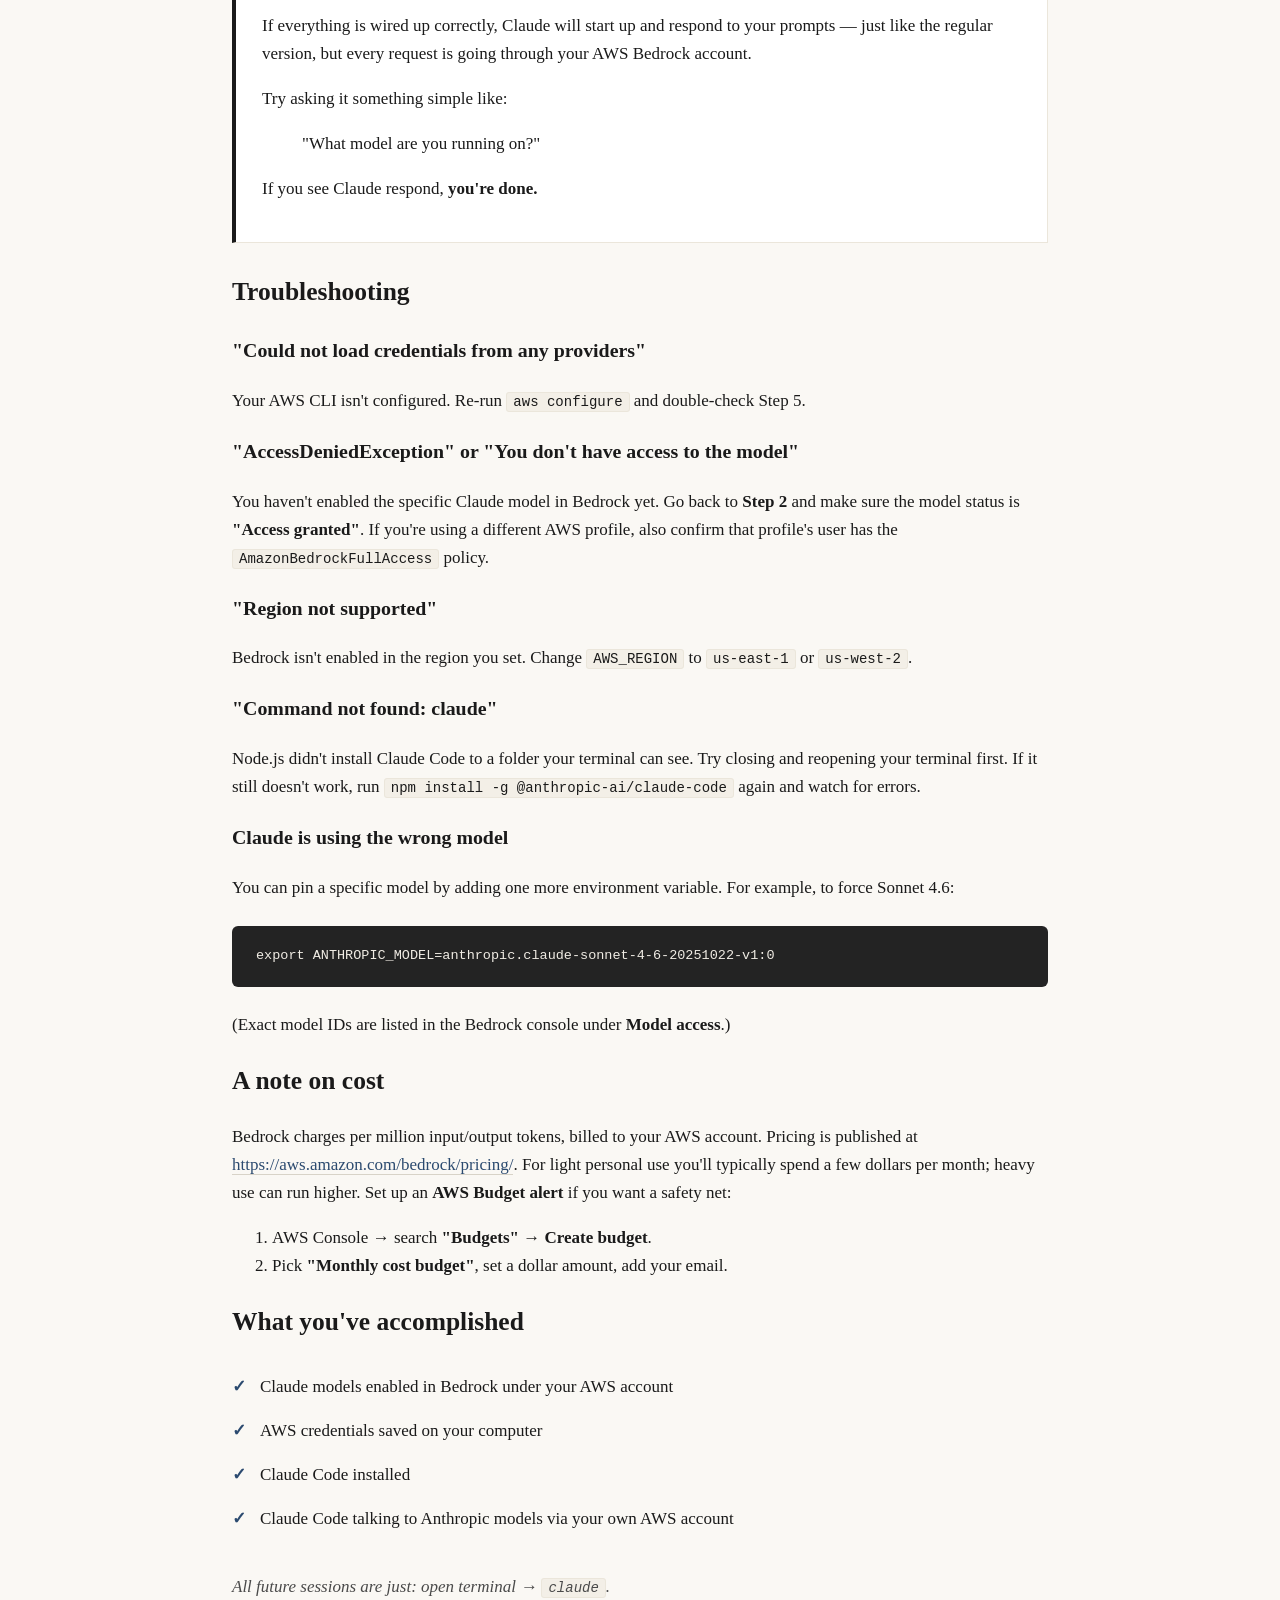
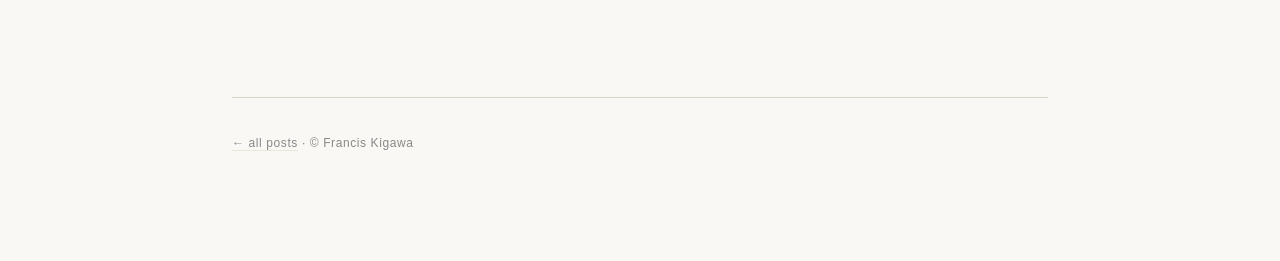
==== commit fe956d00: "Reframe observability as plain coding-agent prompts; add bedrock intro" ====
--- a/bedrock/index.html
+++ b/bedrock/index.html
@@ -12,13 +12,26 @@
 <a href="../" class="back">← all posts</a>
 
 <header class="masthead">
-  <p class="eyebrow">Guide · 8 Steps</p>
-  <h1 class="title">Connect Claude Code to Anthropic Models via AWS Bedrock</h1>
-  <p class="dek">From a fresh AWS Console to Claude Code talking to Anthropic models through Bedrock — region picks, IAM, the use-case form, and the environment variables that wire it all together.</p>
-  <p class="byline">A companion piece. Skip steps you've already done.</p>
+  <p class="eyebrow">HIPAA-compliant Claude · AWS Bedrock</p>
+  <h1 class="title">We set up our entire team with HIPAA-compliant Claude, and it cost us $0.</h1>
+  <p class="dek">Most people don't know that you can access Anthropic's models through AWS Bedrock. If you have AWS credits, you can spend those each month on Anthropic model API usage (Opus, Sonnet, etc.). For healthcare friends, your BAA with AWS covers the service — meaning your team can maintain compliance with their existing tech stack and keep your company's patient data protected.</p>
 </header>
 
 <main>
+
+<section>
+<p>The most popular use cases we're seeing are leveraging Google Drive MCP to iterate quickly on sheets and to auto-update docs. Stefanie fed our call center data into Claude for deep-dive KPI analysis, compressing hours of work into minutes. Ansley built a recurring workflow to translate our product changelog into auto-updates for our SOPs. I'm consistently impressed by the ways our team is using Claude — and it makes me more bullish than ever that non-technical folks can leverage these tools to supercharge their workflows in creative and powerful ways.</p>
+
+<p>If you're thinking about setting your team up with the same stack, <strong>I've shared the instructions for setup below.</strong></p>
+</section>
+
+<hr style="border: none; border-top: 1px solid var(--rule); margin: 56px 0 40px;">
+
+<section>
+<p class="eyebrow" style="margin-bottom: 8px;">Setup · 8 Steps</p>
+<h2 style="margin-top: 0; border: none; padding: 0;">Connect Claude Code to Anthropic Models via AWS Bedrock</h2>
+<p style="color: var(--ink-soft); font-style: italic;">From a fresh AWS Console to Claude Code talking to Anthropic models through Bedrock — region picks, IAM, the use-case form, and the environment variables that wire it all together. Skip any step you've already done.</p>
+</section>
 
 <div class="stats">
   <div class="stat"><span class="stat-num">8</span><span class="stat-label">Steps</span></div>
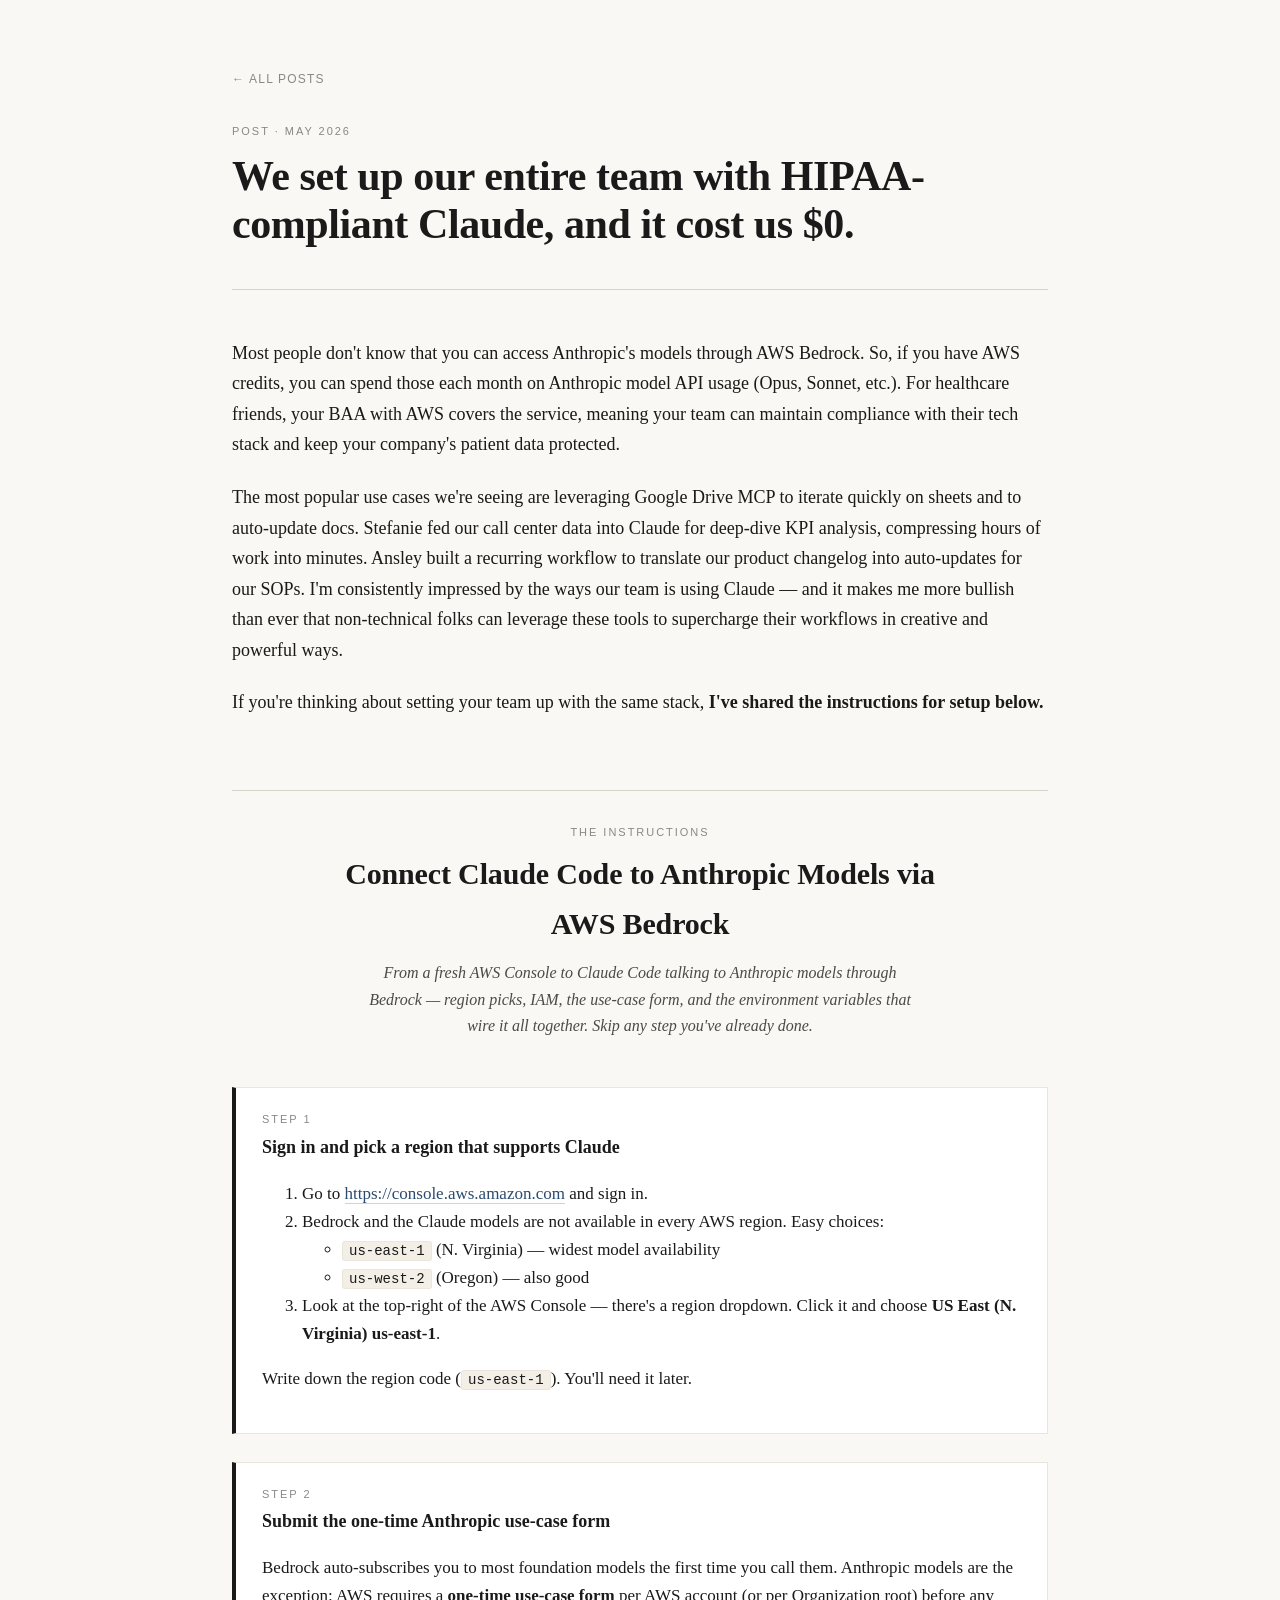
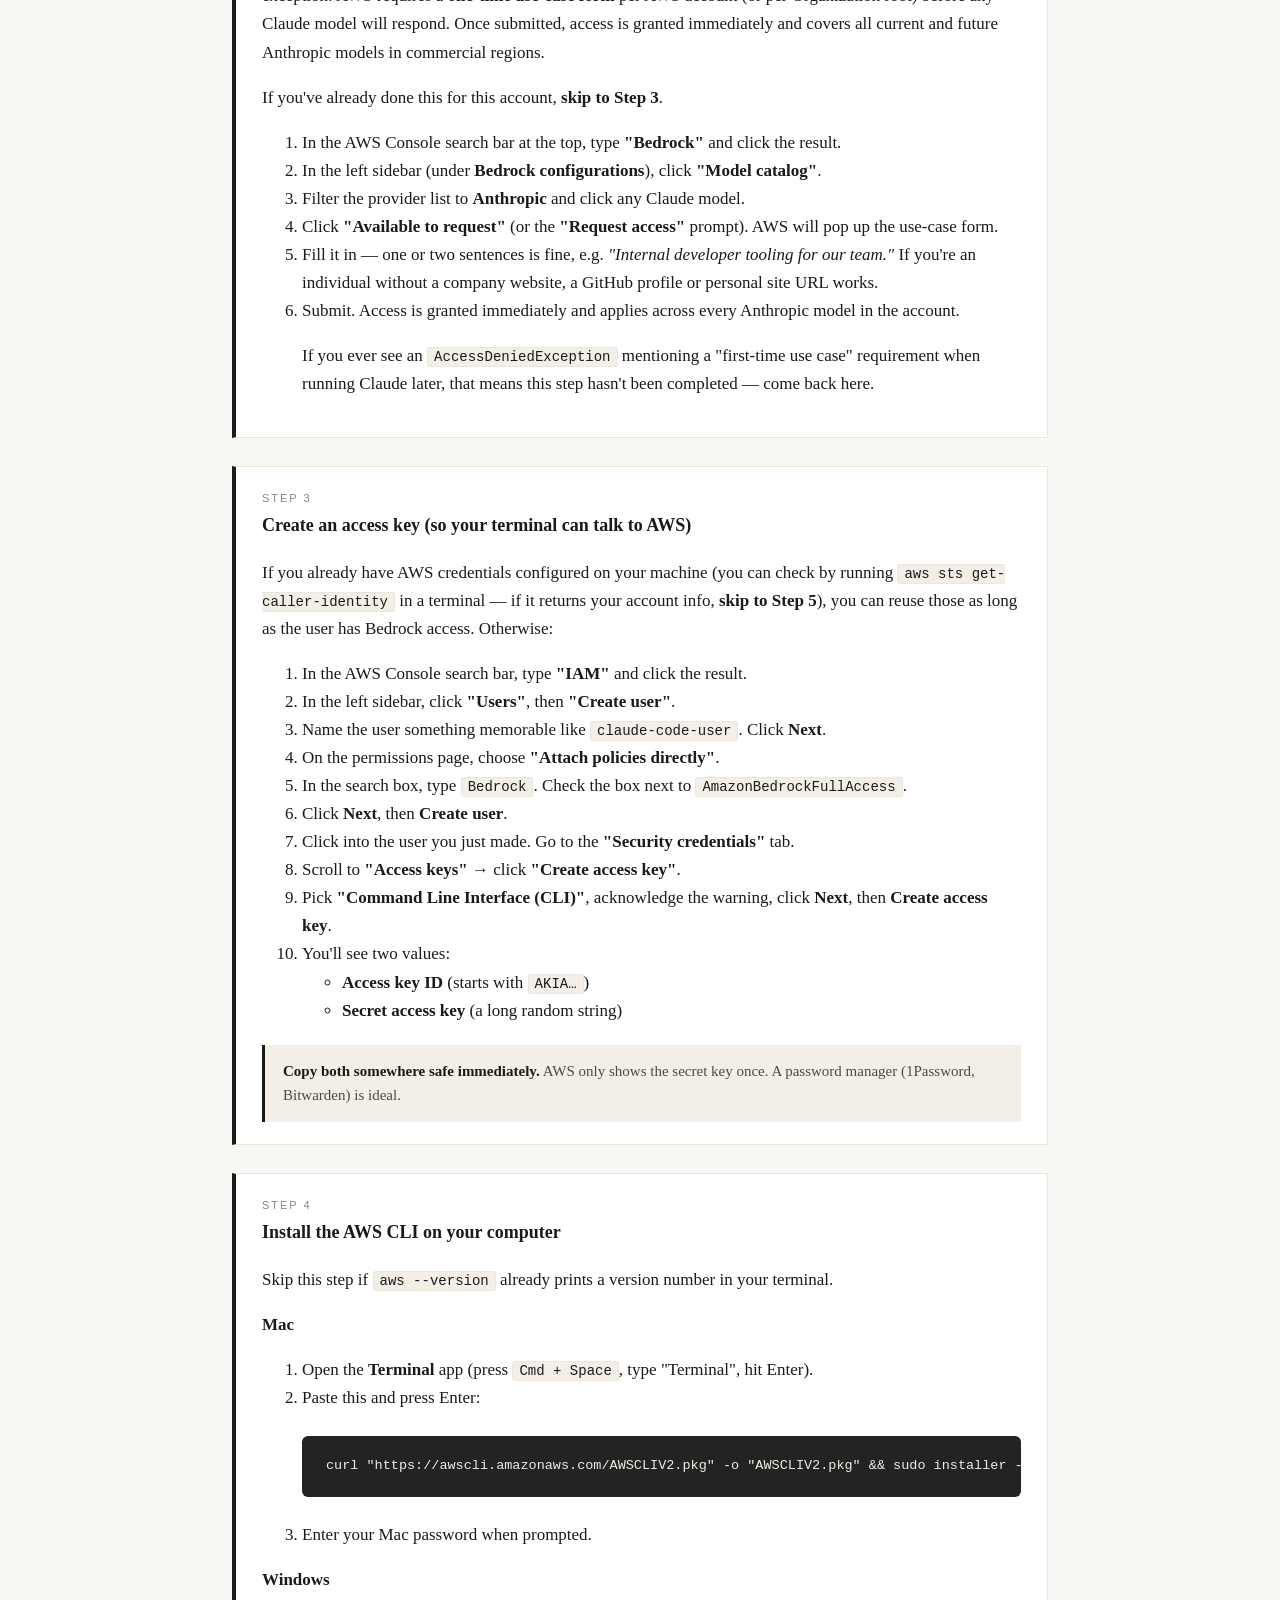
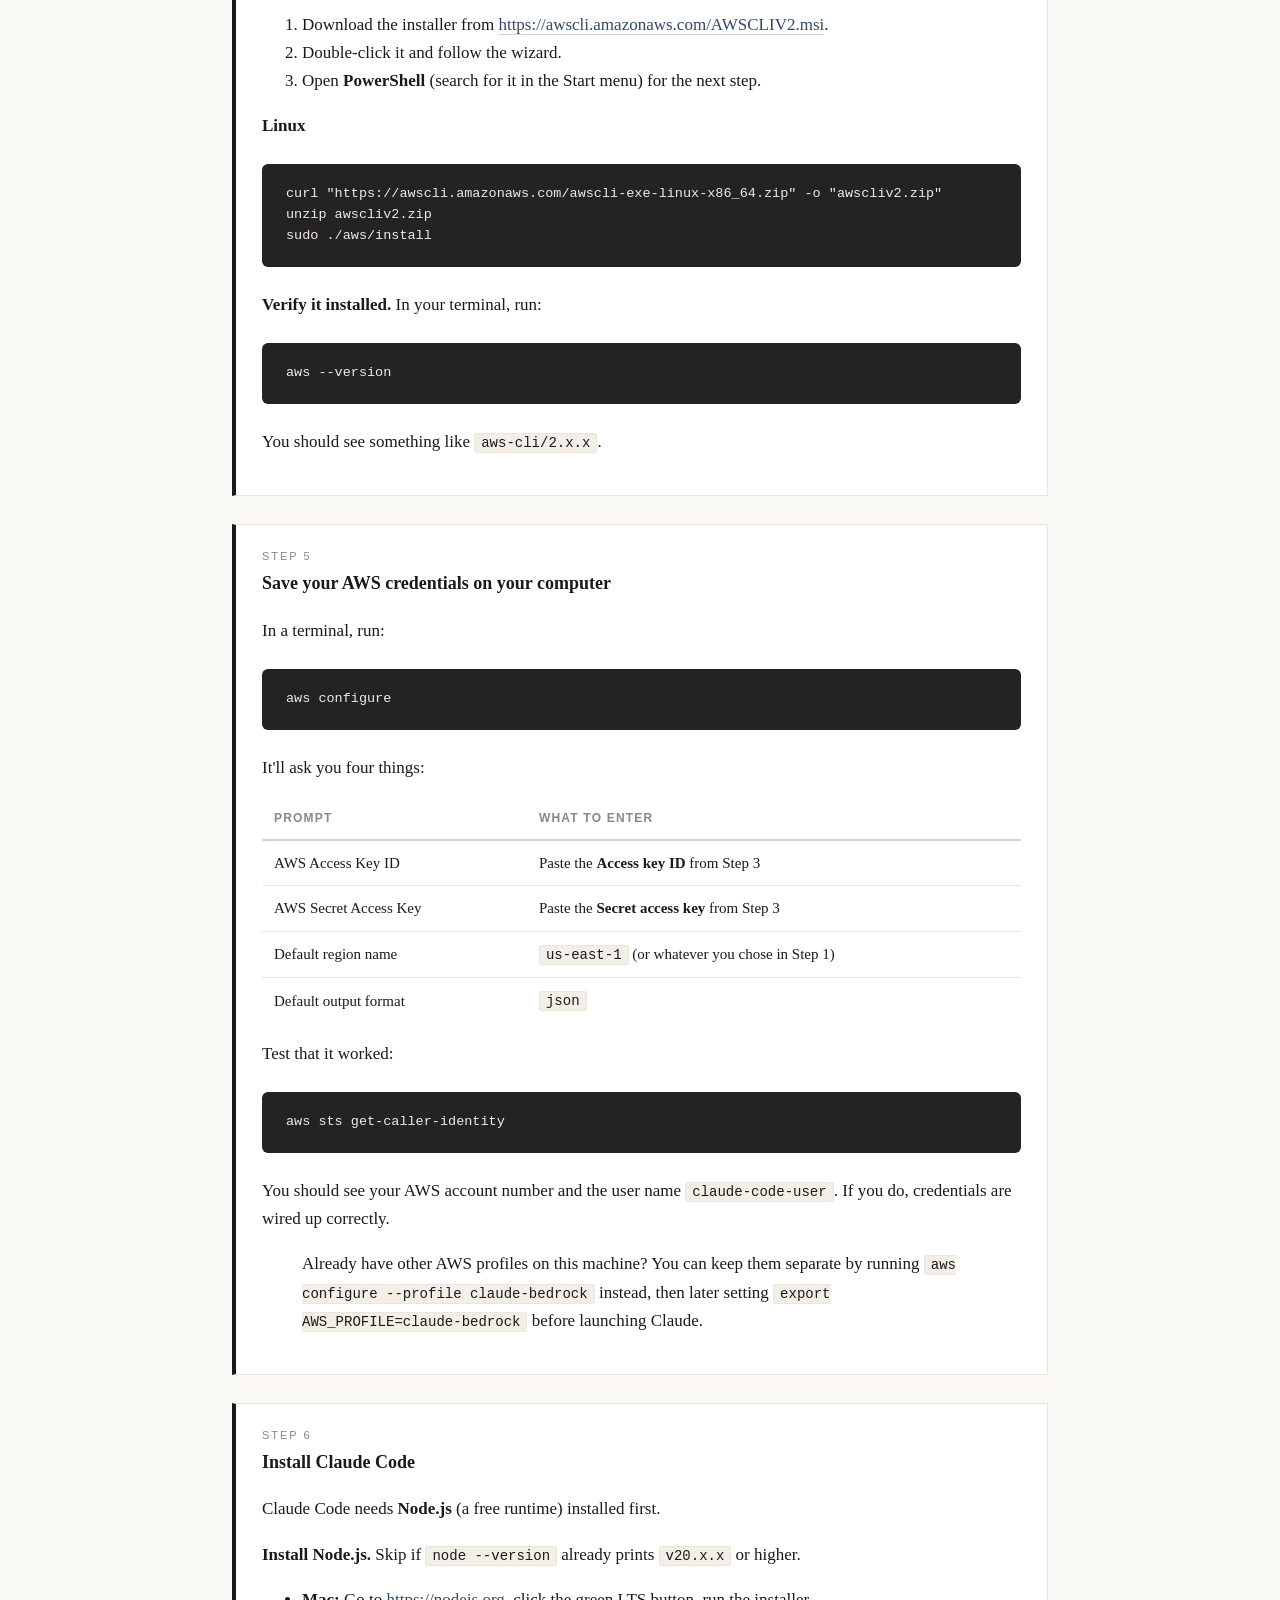
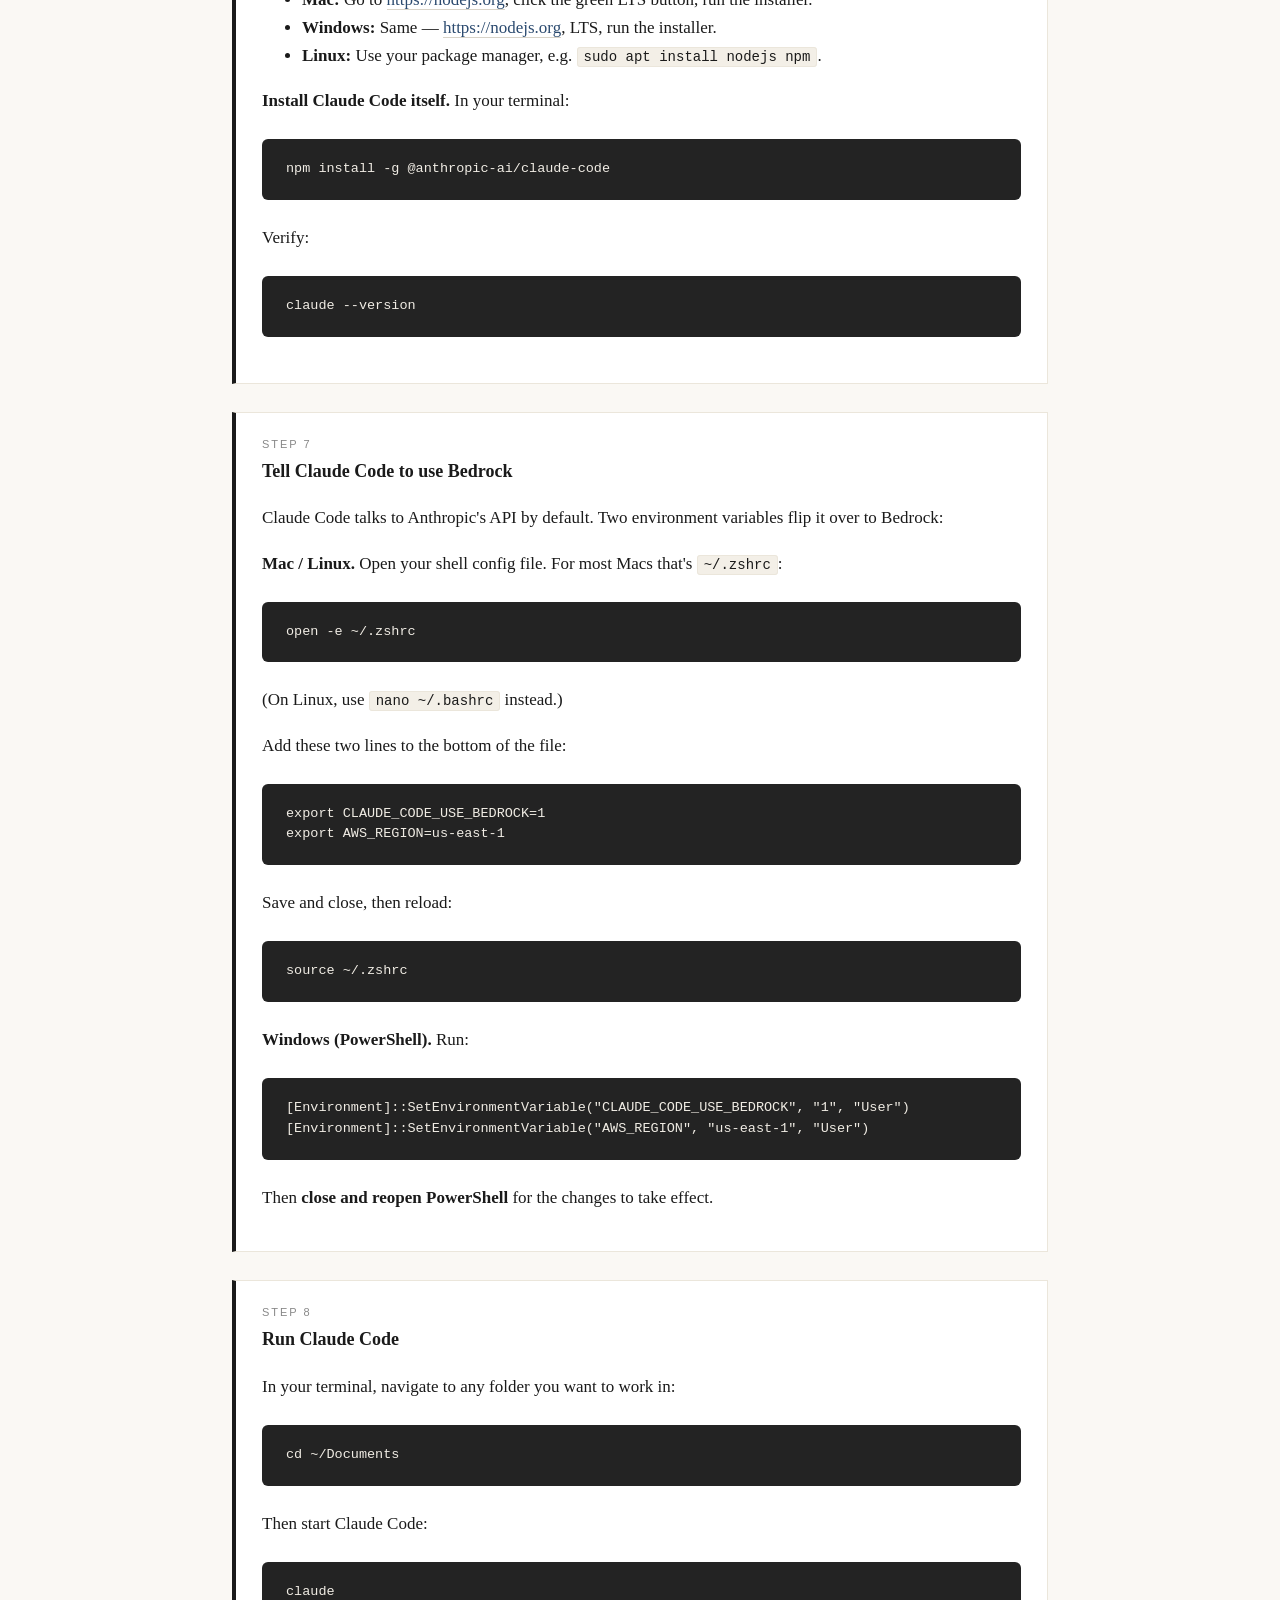
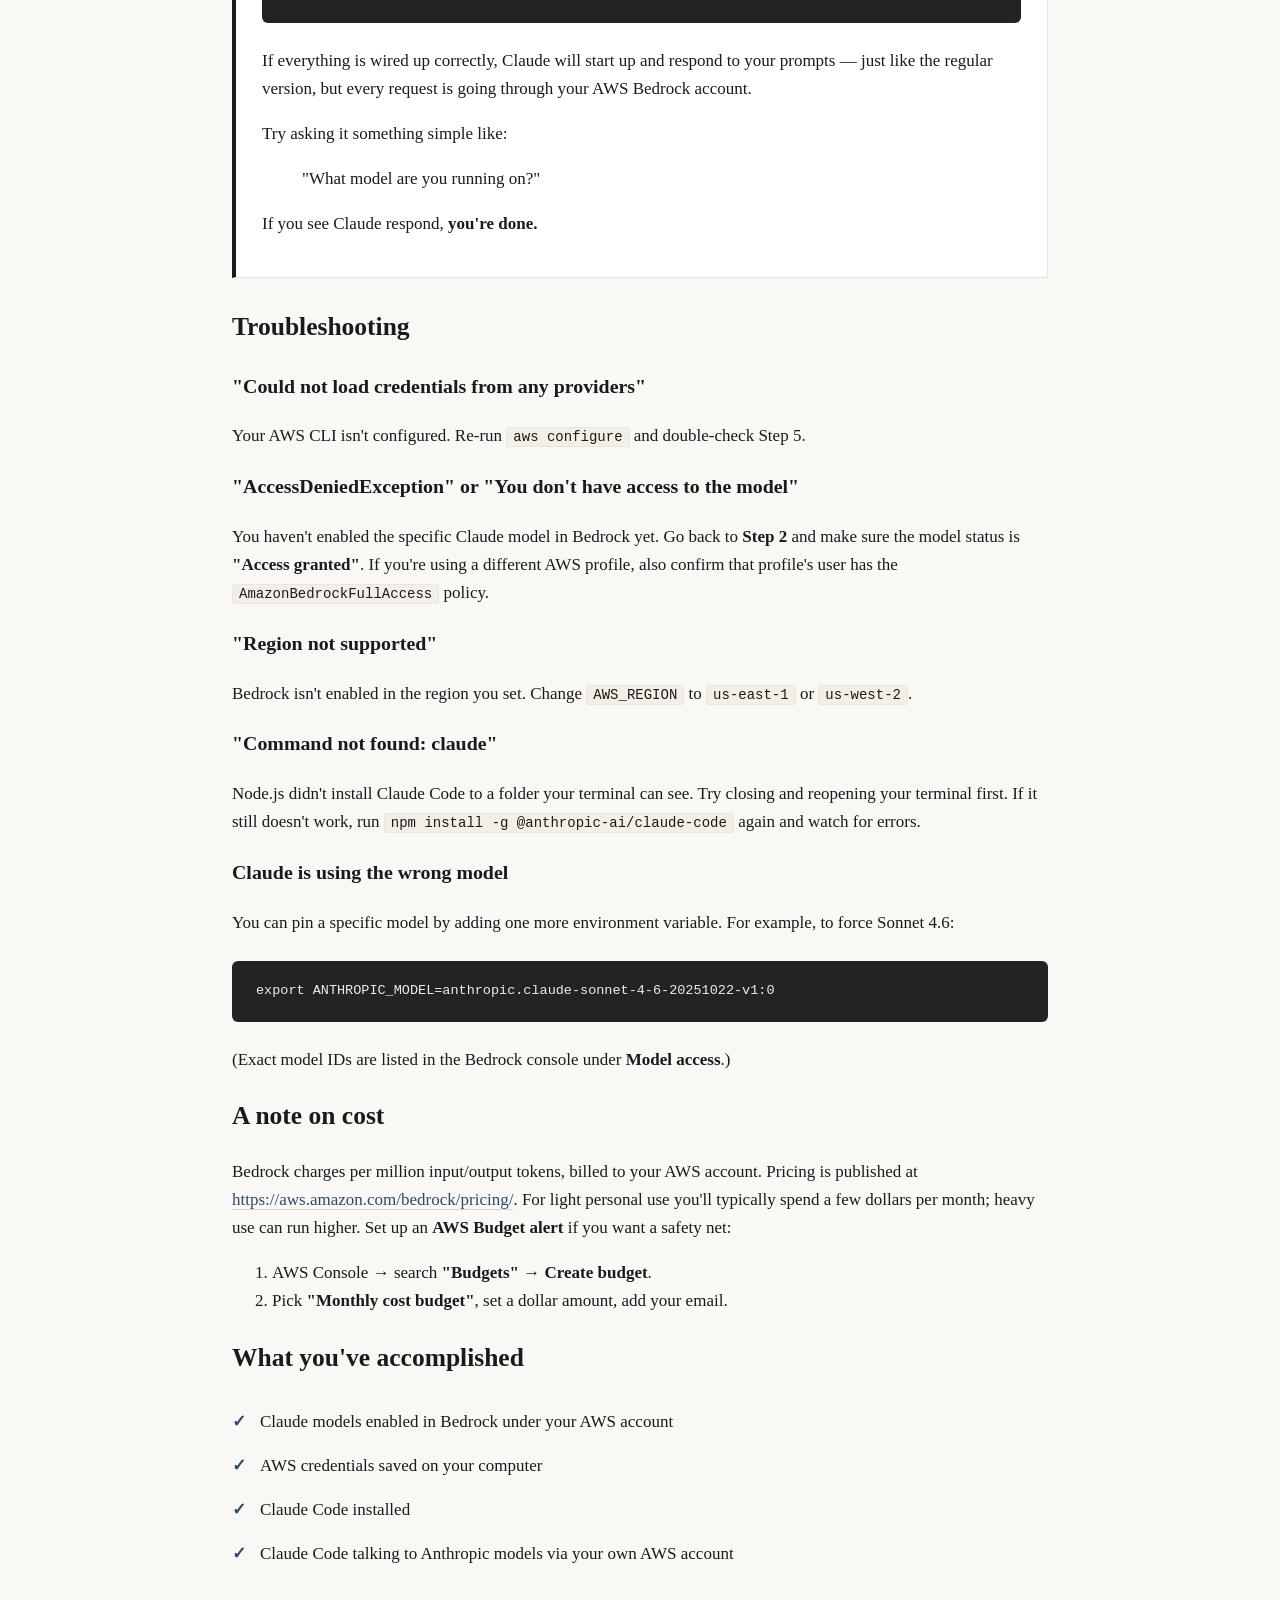
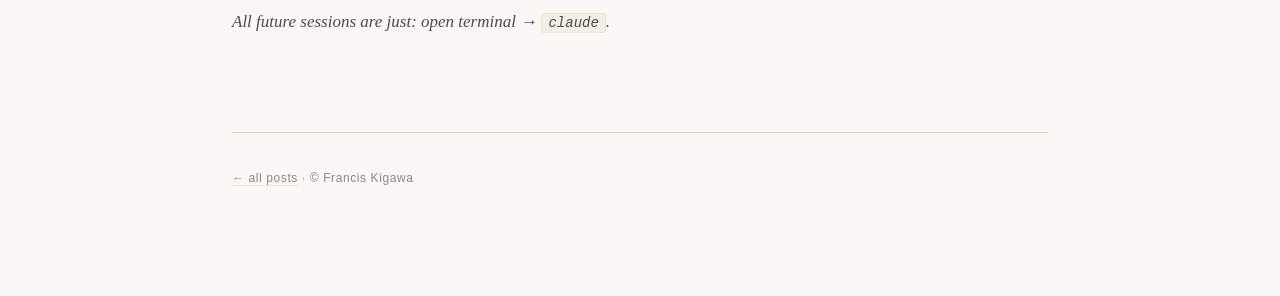
==== commit 88e01cbe: "Split each post into LinkedIn-post and instructions sections; new observability post copy" ====
--- a/bedrock/index.html
+++ b/bedrock/index.html
@@ -3,7 +3,7 @@
 <head>
 <meta charset="utf-8">
 <meta name="viewport" content="width=device-width, initial-scale=1">
-<title>Connect Claude Code to Anthropic Models via AWS Bedrock — Posts</title>
+<title>HIPAA-compliant Claude for $0 via AWS Bedrock — Posts</title>
 <link rel="stylesheet" href="../assets/style.css">
 </head>
 <body>
@@ -12,32 +12,24 @@
 <a href="../" class="back">← all posts</a>
 
 <header class="masthead">
-  <p class="eyebrow">HIPAA-compliant Claude · AWS Bedrock</p>
+  <p class="eyebrow">Post · May 2026</p>
   <h1 class="title">We set up our entire team with HIPAA-compliant Claude, and it cost us $0.</h1>
-  <p class="dek">Most people don't know that you can access Anthropic's models through AWS Bedrock. If you have AWS credits, you can spend those each month on Anthropic model API usage (Opus, Sonnet, etc.). For healthcare friends, your BAA with AWS covers the service — meaning your team can maintain compliance with their existing tech stack and keep your company's patient data protected.</p>
 </header>
 
 <main>
 
-<section>
-<p>The most popular use cases we're seeing are leveraging Google Drive MCP to iterate quickly on sheets and to auto-update docs. Stefanie fed our call center data into Claude for deep-dive KPI analysis, compressing hours of work into minutes. Ansley built a recurring workflow to translate our product changelog into auto-updates for our SOPs. I'm consistently impressed by the ways our team is using Claude — and it makes me more bullish than ever that non-technical folks can leverage these tools to supercharge their workflows in creative and powerful ways.</p>
-
-<p>If you're thinking about setting your team up with the same stack, <strong>I've shared the instructions for setup below.</strong></p>
-</section>
-
-<hr style="border: none; border-top: 1px solid var(--rule); margin: 56px 0 40px;">
-
-<section>
-<p class="eyebrow" style="margin-bottom: 8px;">Setup · 8 Steps</p>
-<h2 style="margin-top: 0; border: none; padding: 0;">Connect Claude Code to Anthropic Models via AWS Bedrock</h2>
-<p style="color: var(--ink-soft); font-style: italic;">From a fresh AWS Console to Claude Code talking to Anthropic models through Bedrock — region picks, IAM, the use-case form, and the environment variables that wire it all together. Skip any step you've already done.</p>
-</section>
-
-<div class="stats">
-  <div class="stat"><span class="stat-num">8</span><span class="stat-label">Steps</span></div>
-  <div class="stat"><span class="stat-num">1</span><span class="stat-label">AWS Account</span></div>
-  <div class="stat"><span class="stat-num">2</span><span class="stat-label">Env Vars</span></div>
-  <div class="stat"><span class="stat-num">~15m</span><span class="stat-label">First Run</span></div>
+<section class="post-body">
+  <p>Most people don't know that you can access Anthropic's models through AWS Bedrock. So, if you have AWS credits, you can spend those each month on Anthropic model API usage (Opus, Sonnet, etc.). For healthcare friends, your BAA with AWS covers the service, meaning your team can maintain compliance with their tech stack and keep your company's patient data protected.</p>
+
+  <p>The most popular use cases we're seeing are leveraging Google Drive MCP to iterate quickly on sheets and to auto-update docs. Stefanie fed our call center data into Claude for deep-dive KPI analysis, compressing hours of work into minutes. Ansley built a recurring workflow to translate our product changelog into auto-updates for our SOPs. I'm consistently impressed by the ways our team is using Claude — and it makes me more bullish than ever that non-technical folks can leverage these tools to supercharge their workflows in creative and powerful ways.</p>
+
+  <p>If you're thinking about setting your team up with the same stack, <strong>I've shared the instructions for setup below.</strong></p>
+</section>
+
+<div class="section-break">
+  <p class="eyebrow">The Instructions</p>
+  <h2>Connect Claude Code to Anthropic Models via AWS Bedrock</h2>
+  <p class="section-dek">From a fresh AWS Console to Claude Code talking to Anthropic models through Bedrock — region picks, IAM, the use-case form, and the environment variables that wire it all together. Skip any step you've already done.</p>
 </div>
 
 <section>
--- a/assets/style.css
+++ b/assets/style.css
@@ -350,6 +350,47 @@
 }
 .back:hover { color: var(--accent); }
 
+/* section break between LinkedIn post and instructions */
+.section-break {
+  margin: 72px 0 48px;
+  padding-top: 32px;
+  border-top: 1px solid var(--rule);
+  text-align: center;
+}
+.section-break .eyebrow {
+  margin: 0 0 8px;
+}
+.section-break h2 {
+  font-size: 30px;
+  margin: 0 auto 12px;
+  border: none;
+  padding: 0;
+  letter-spacing: -0.005em;
+  max-width: 600px;
+}
+.section-break .section-dek {
+  font-size: 16px;
+  color: var(--ink-soft);
+  font-style: italic;
+  max-width: 560px;
+  margin: 0 auto;
+}
+
+/* lead paragraph (LinkedIn post opener) */
+.lead {
+  font-size: 20px;
+  line-height: 1.55;
+  color: var(--ink);
+  margin: 0 0 24px;
+}
+
+.post-body p {
+  font-size: 18px;
+  line-height: 1.7;
+  color: var(--ink);
+  margin: 0 0 22px;
+}
+
 @media (max-width: 600px) {
   .wrap, .wrap-wide { padding: 40px 20px 64px; }
   h1.title { font-size: 32px; }
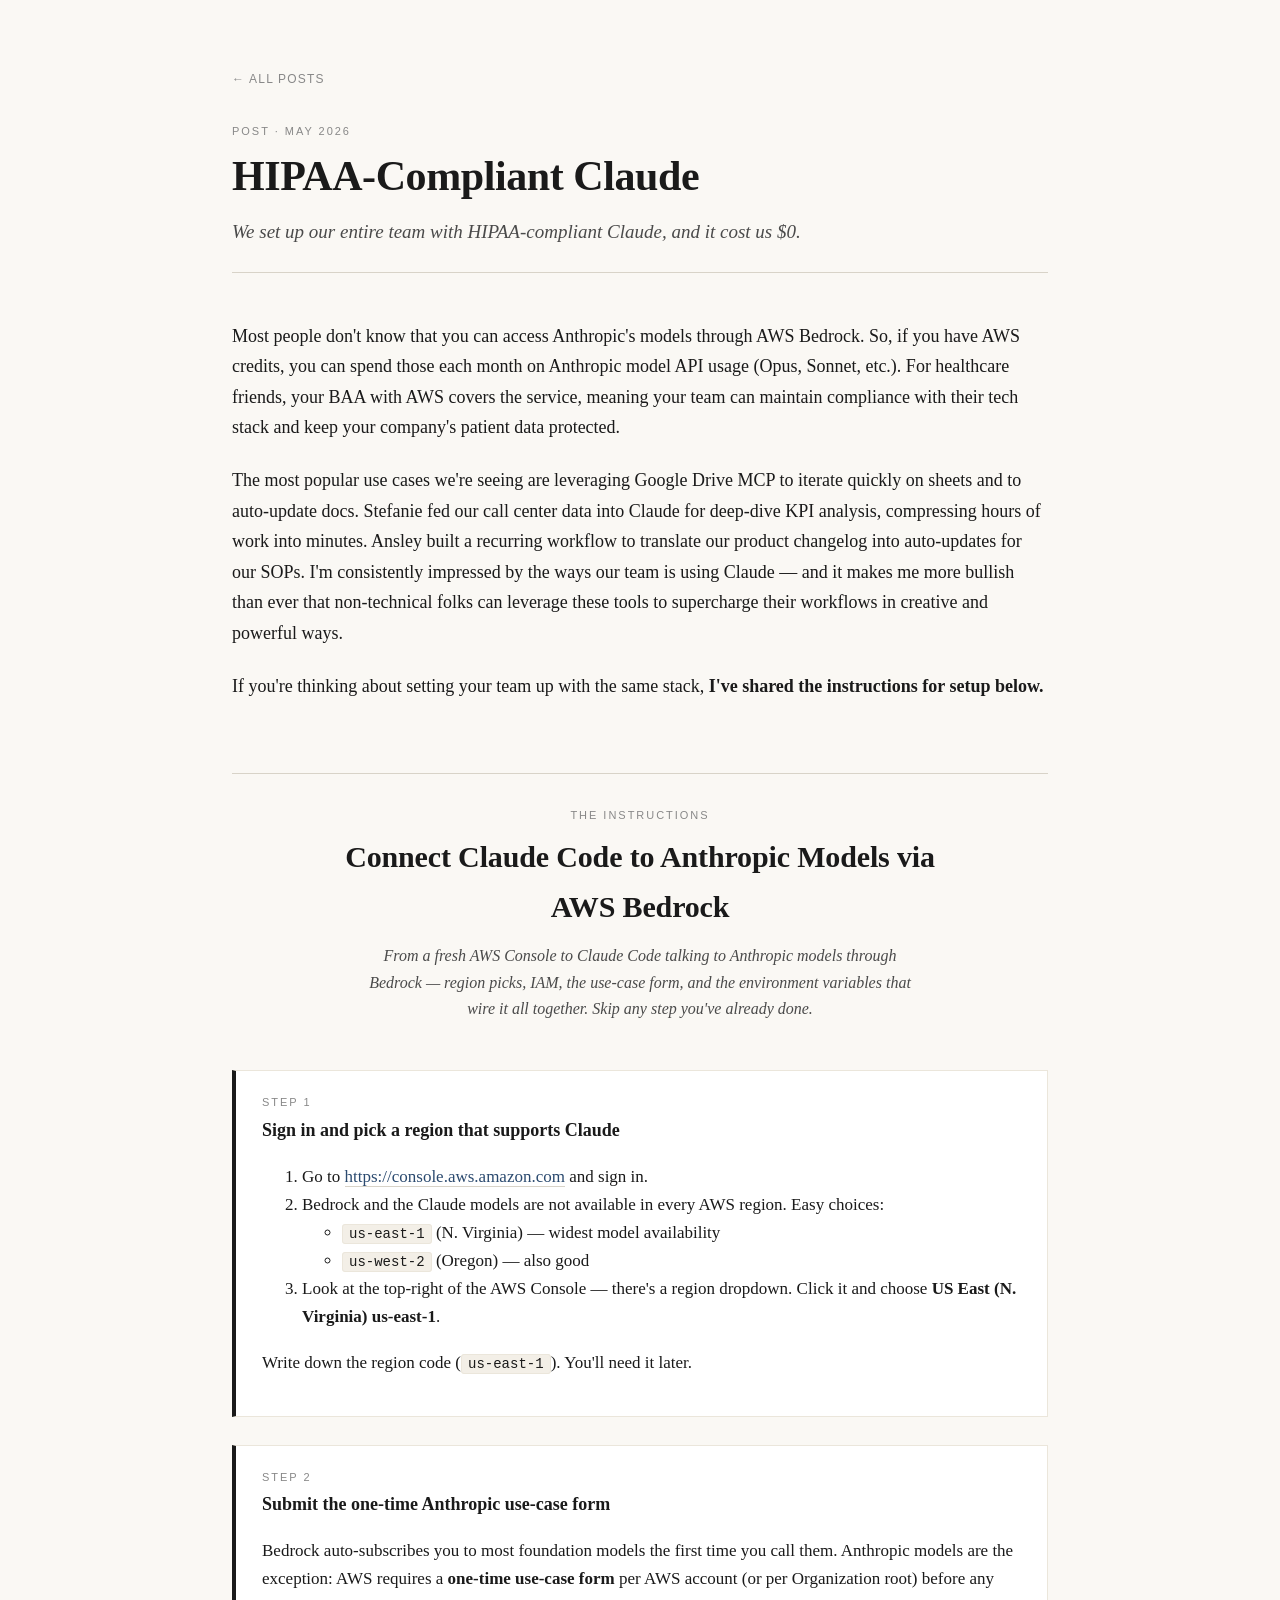
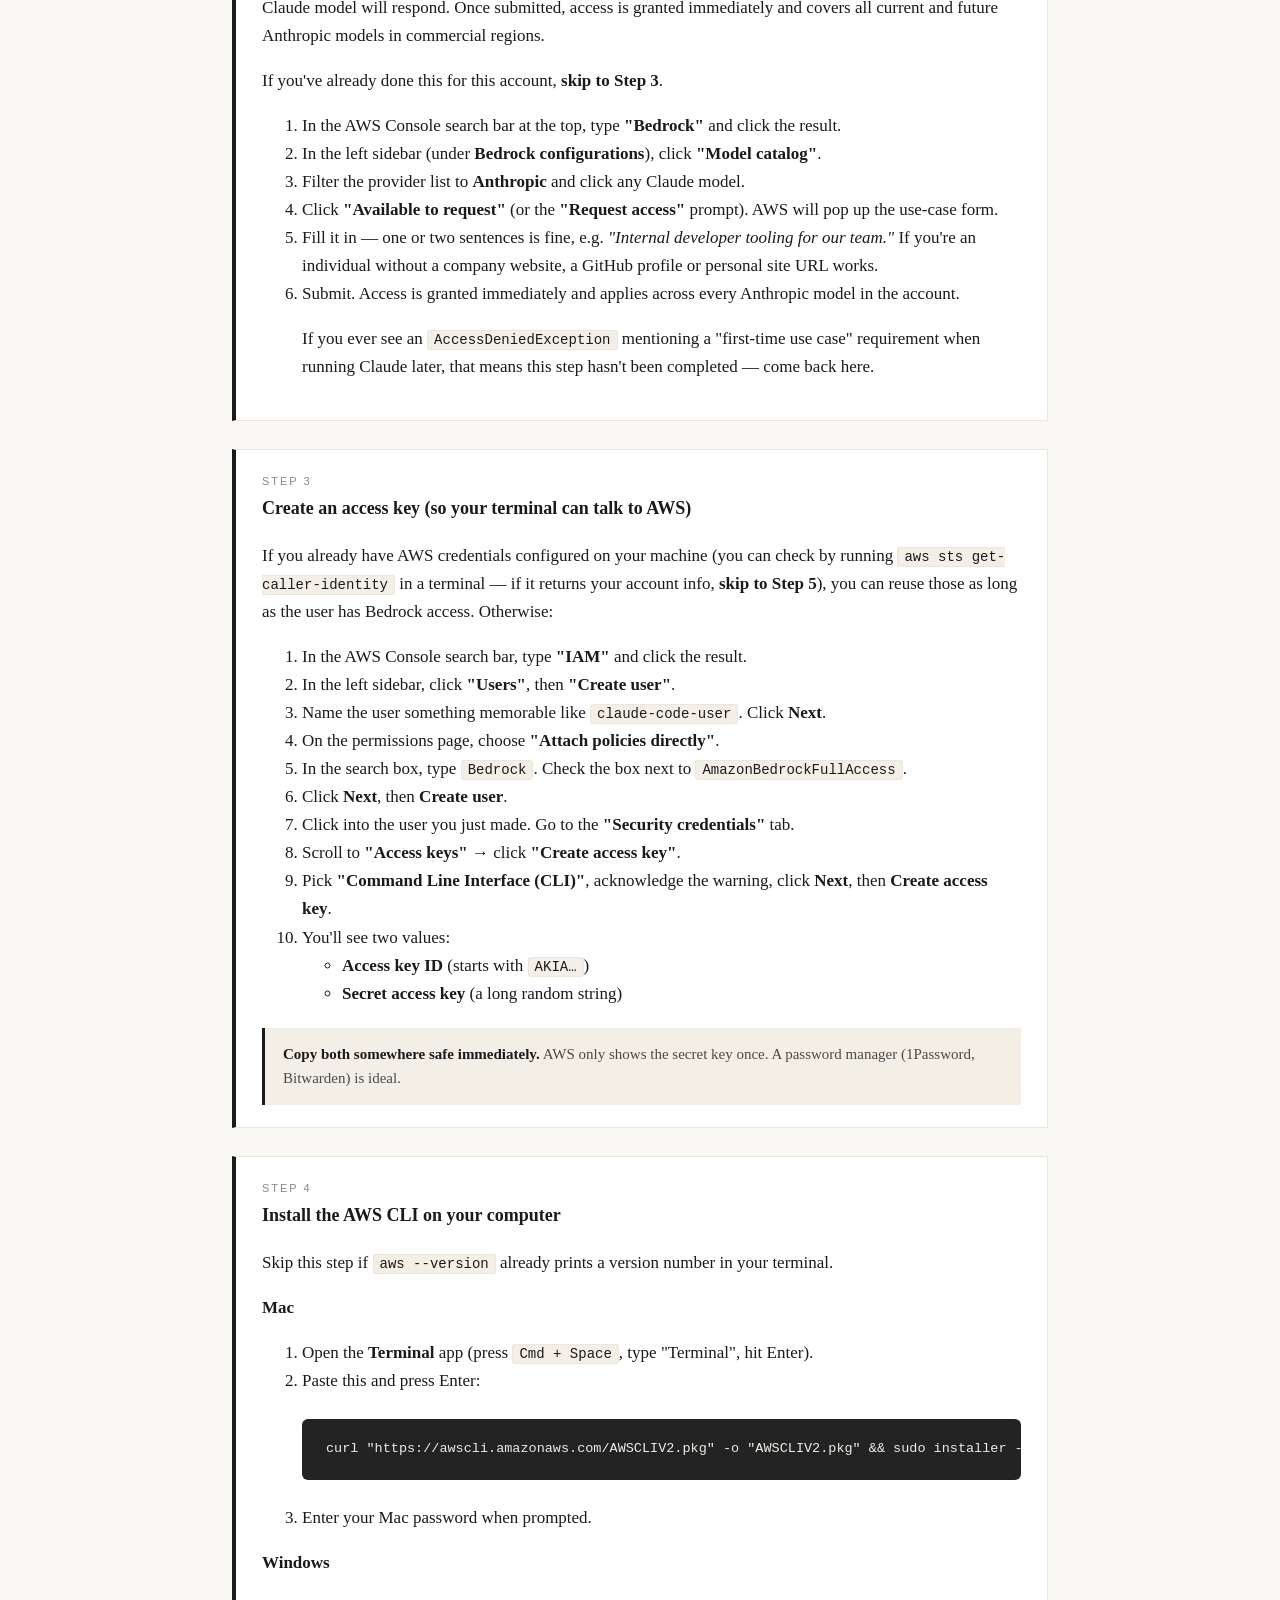
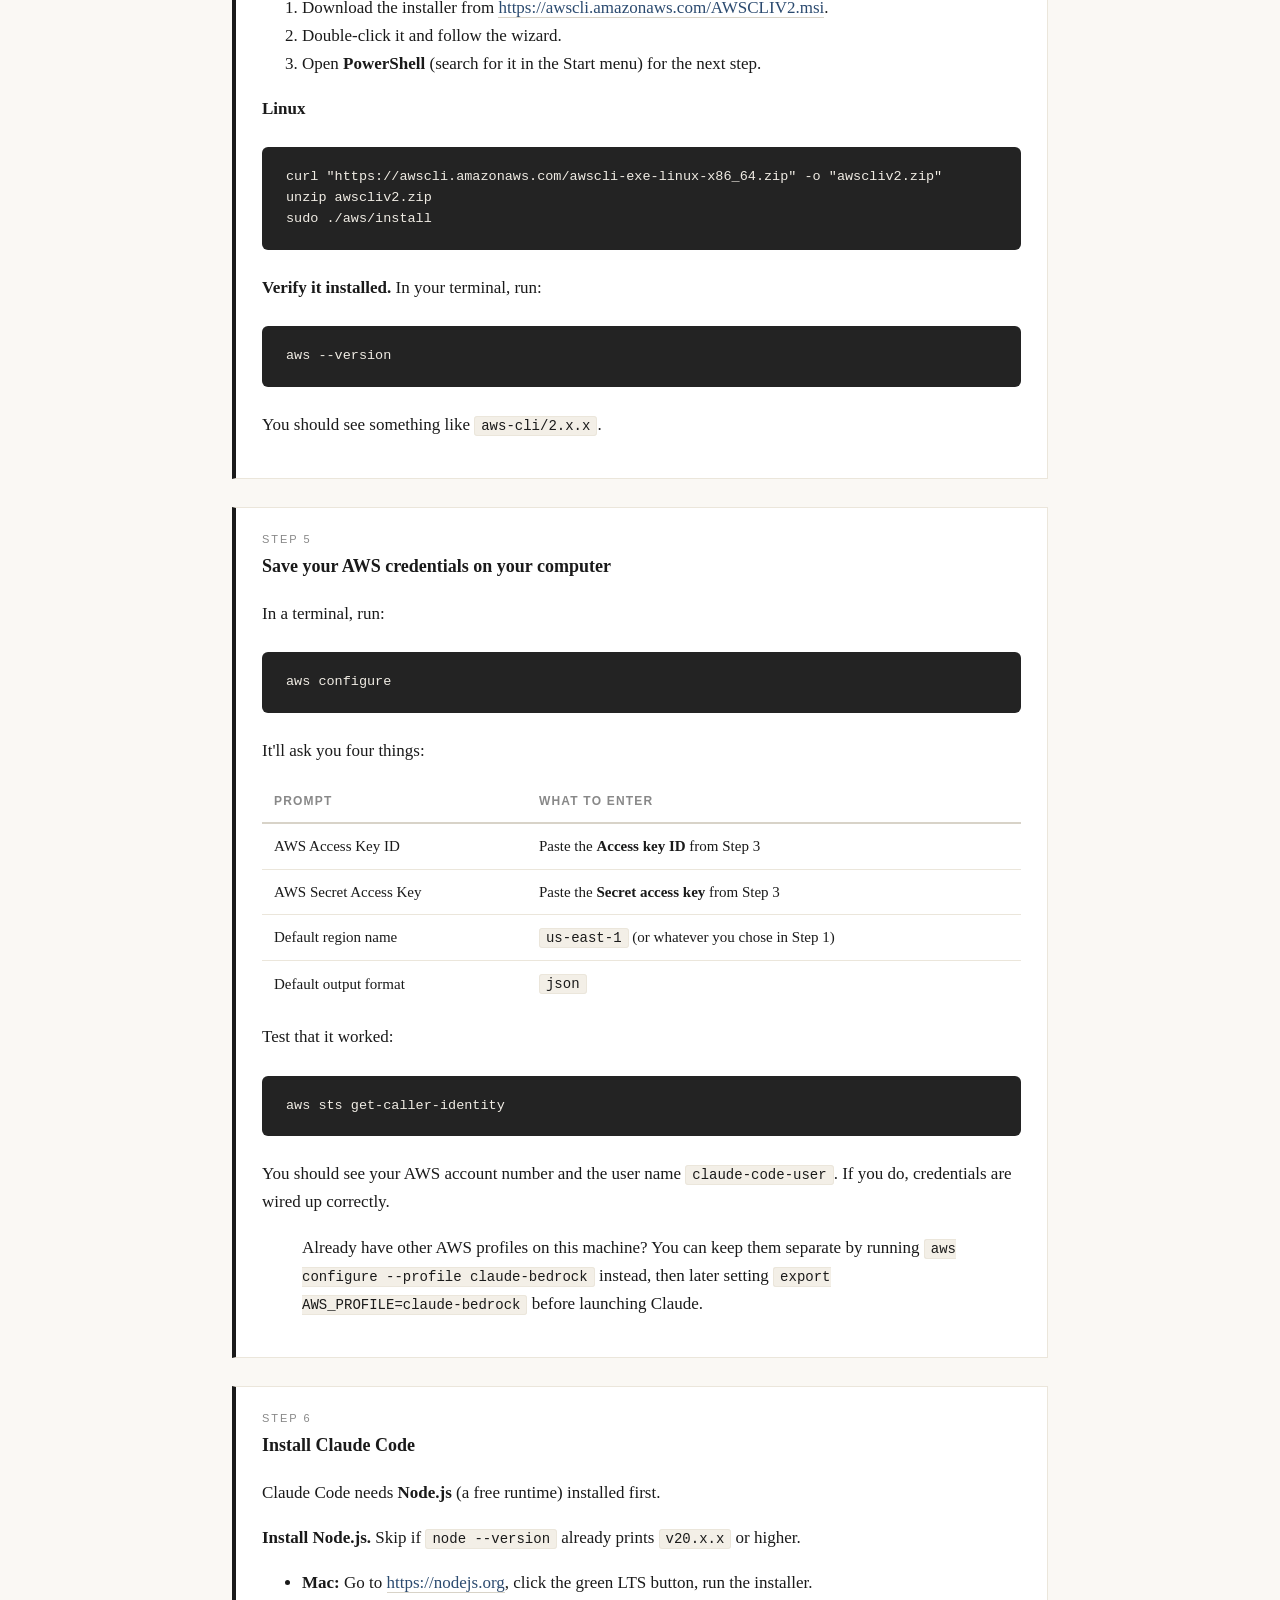
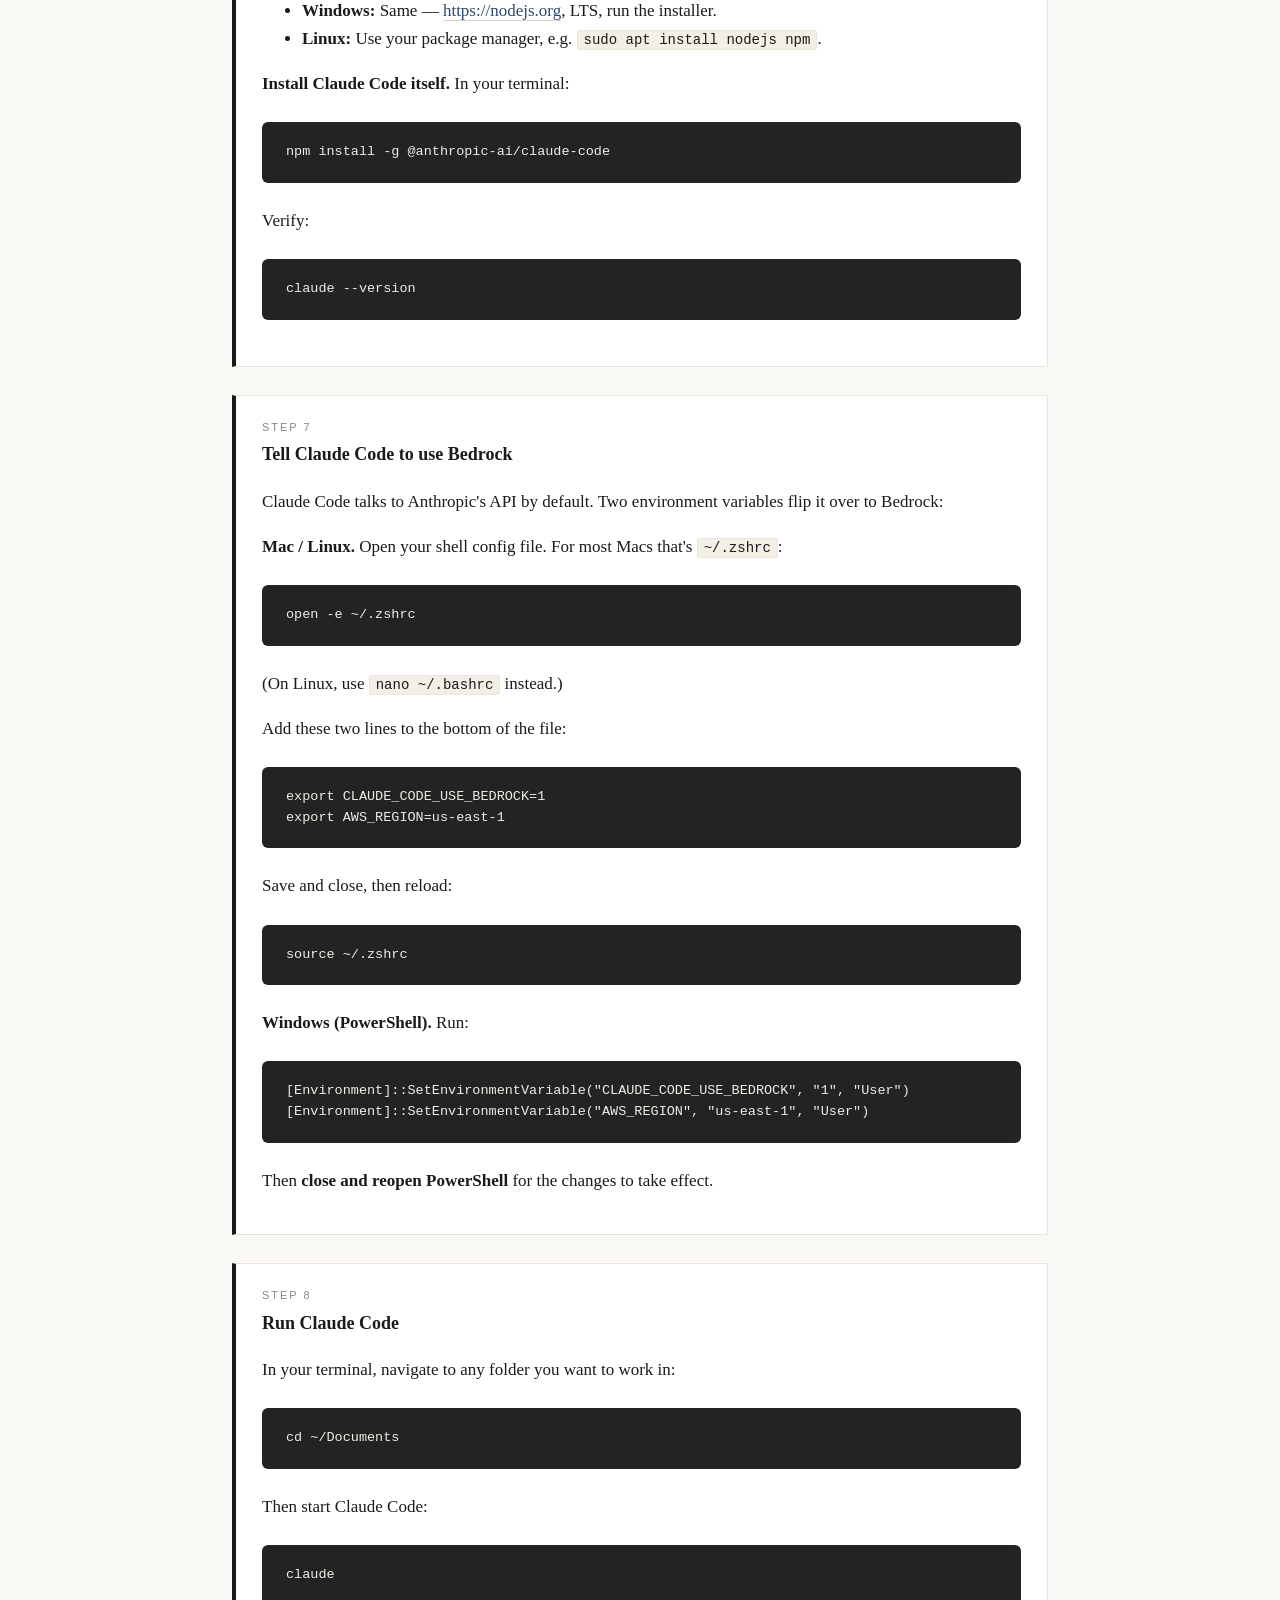
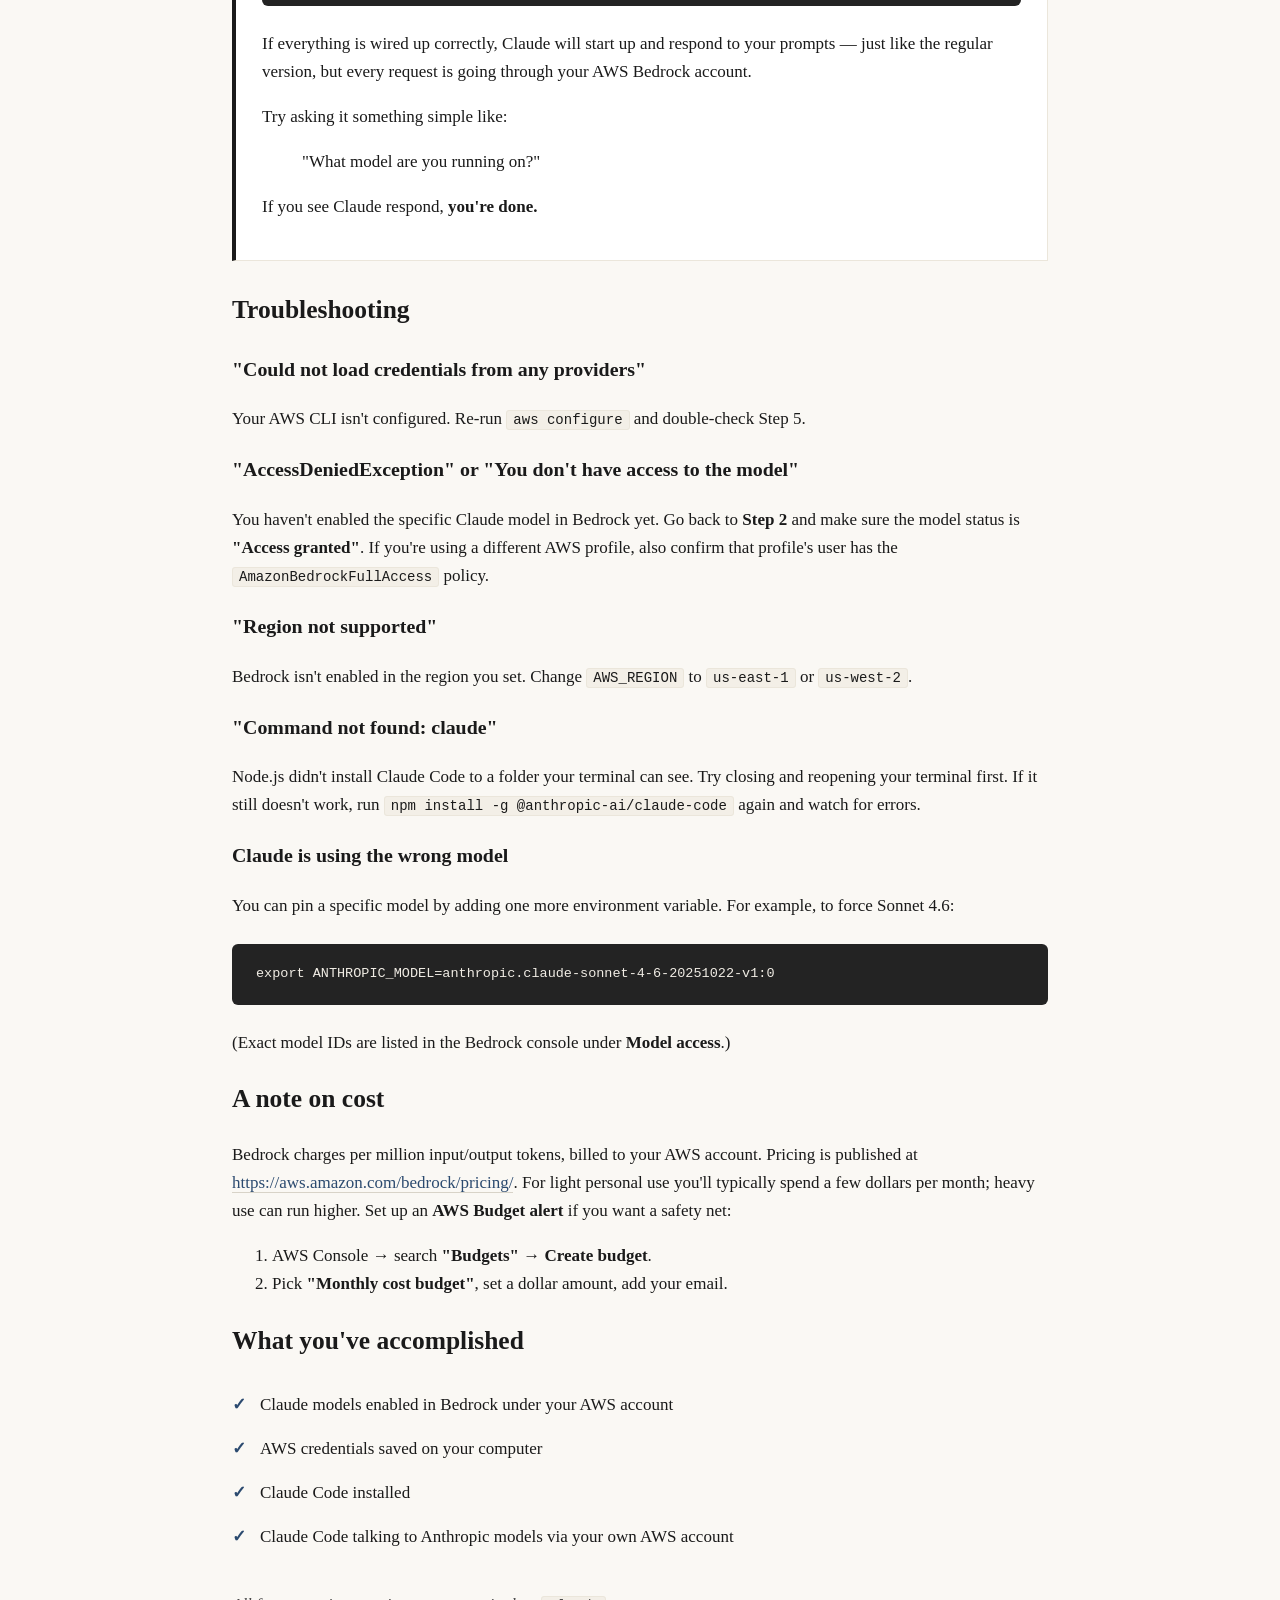
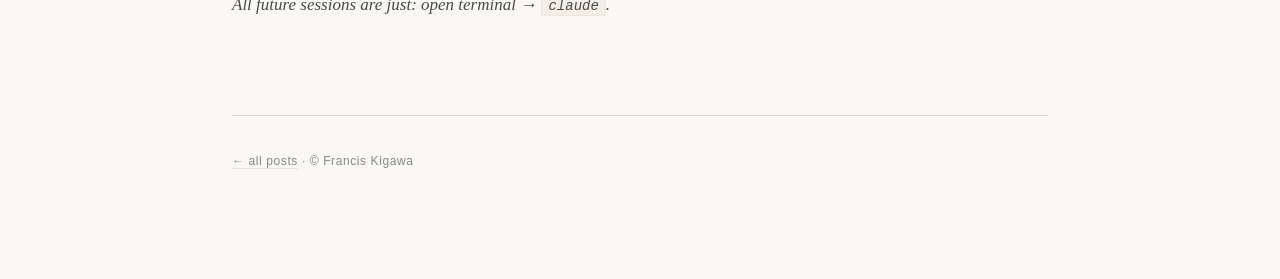
==== commit 004e7324: "Shorten article H1s to topic names; thesis moves to dek" ====
--- a/bedrock/index.html
+++ b/bedrock/index.html
@@ -3,7 +3,7 @@
 <head>
 <meta charset="utf-8">
 <meta name="viewport" content="width=device-width, initial-scale=1">
-<title>HIPAA-compliant Claude for $0 via AWS Bedrock — Posts</title>
+<title>HIPAA-Compliant Claude — Posts</title>
 <link rel="stylesheet" href="../assets/style.css">
 </head>
 <body>
@@ -13,7 +13,8 @@
 
 <header class="masthead">
   <p class="eyebrow">Post · May 2026</p>
-  <h1 class="title">We set up our entire team with HIPAA-compliant Claude, and it cost us $0.</h1>
+  <h1 class="title">HIPAA-Compliant Claude</h1>
+  <p class="dek">We set up our entire team with HIPAA-compliant Claude, and it cost us $0.</p>
 </header>
 
 <main>
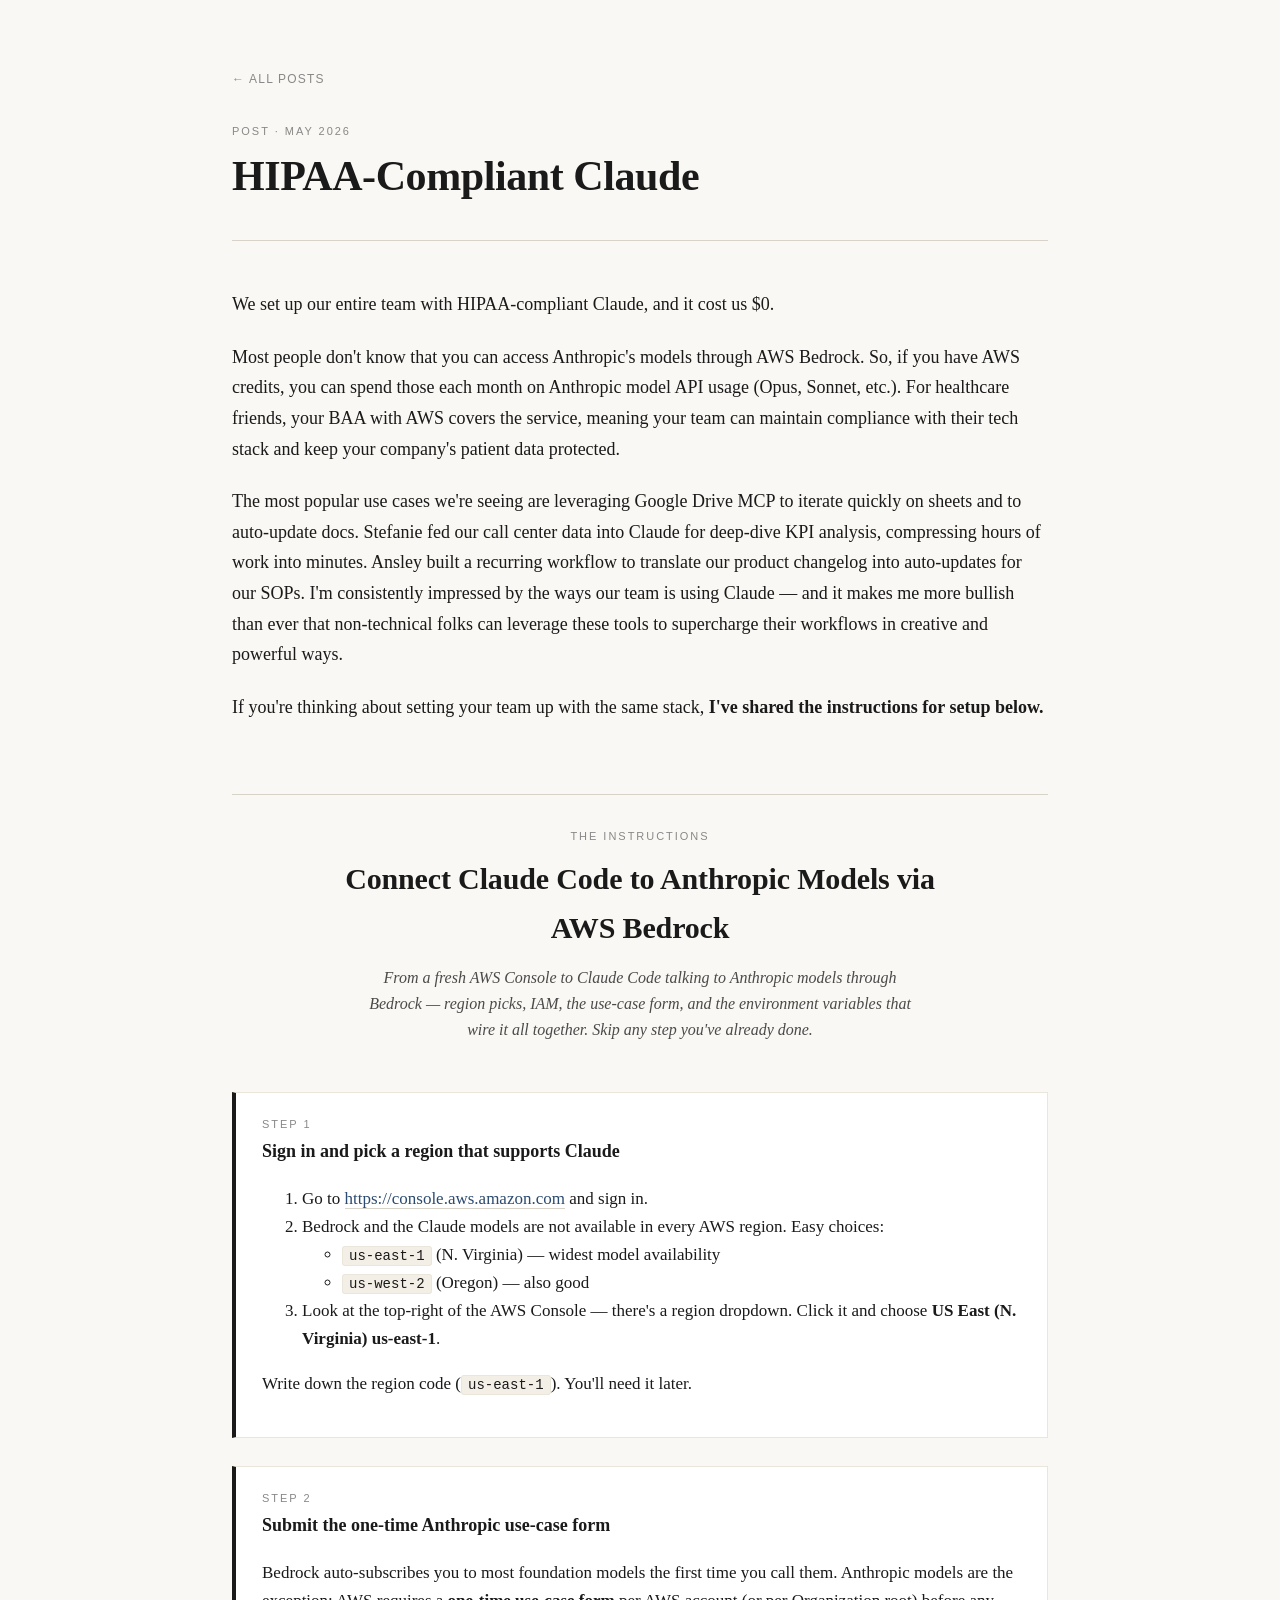
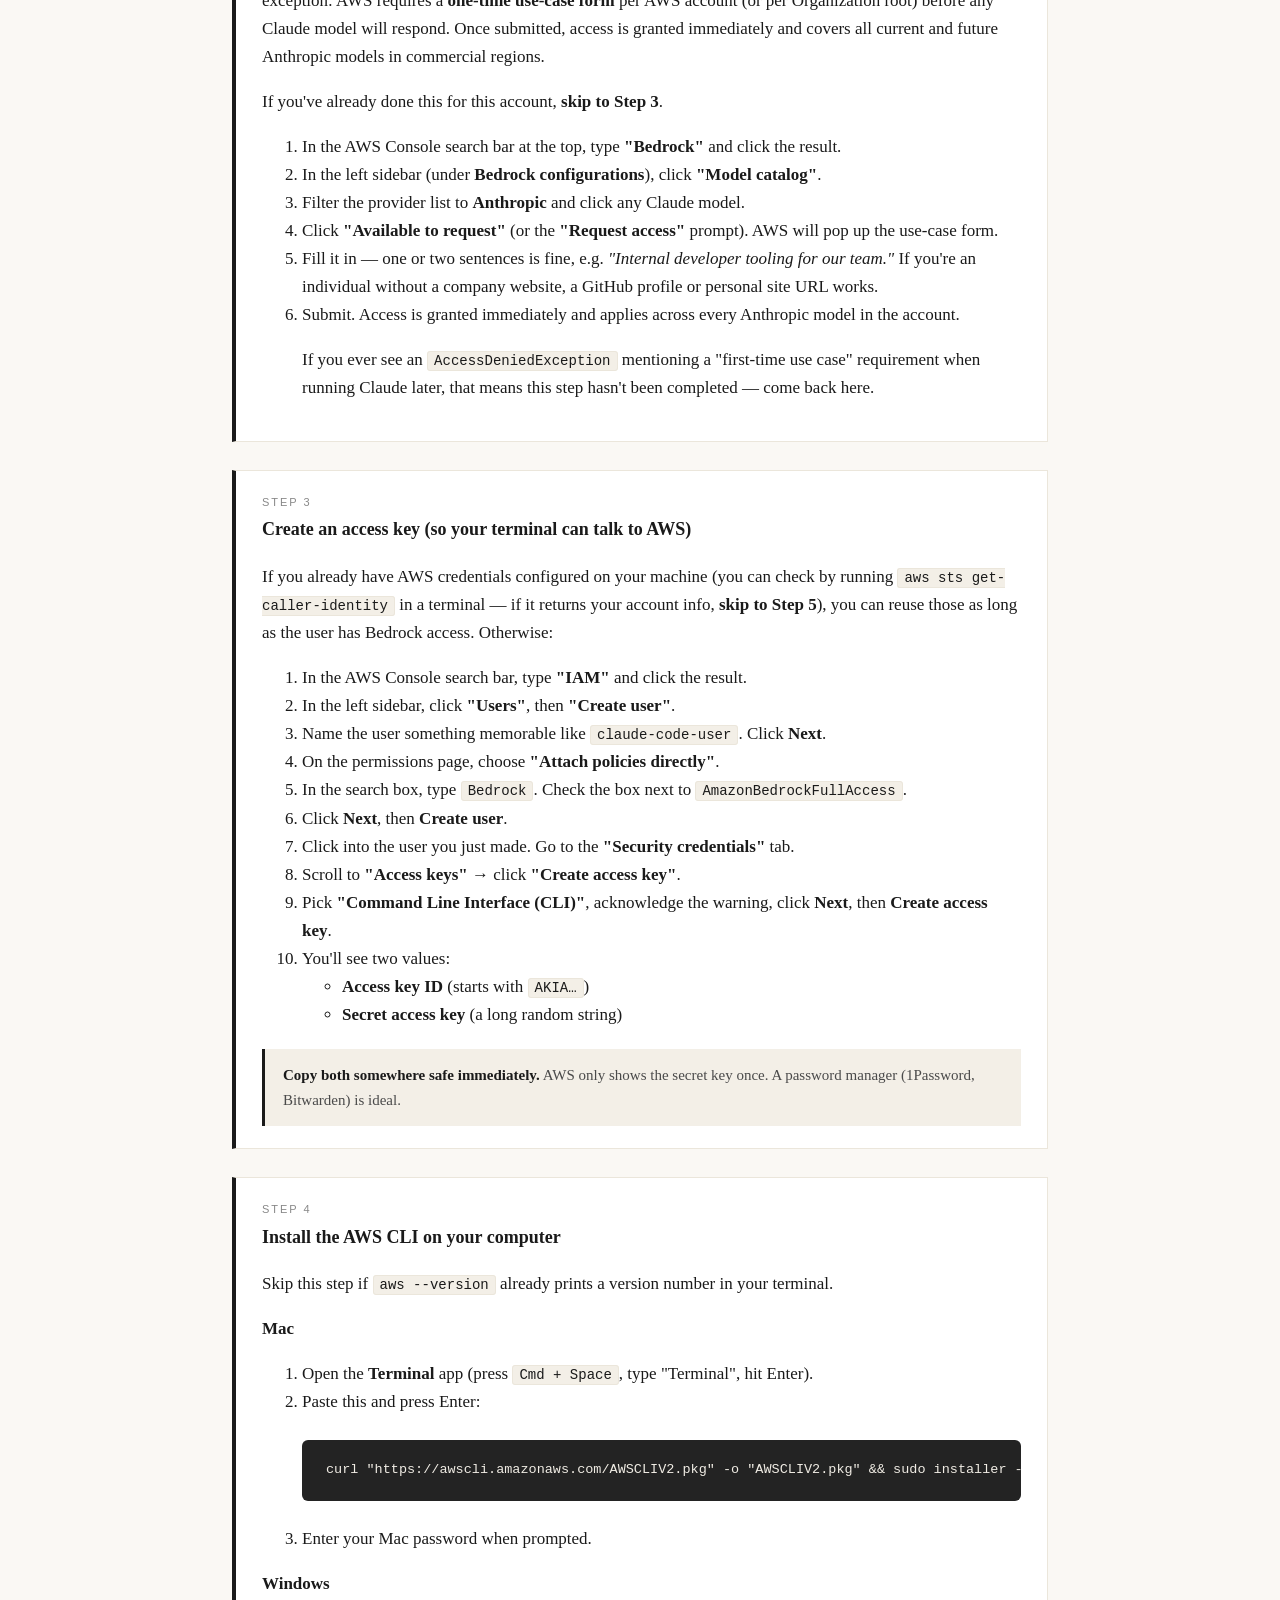
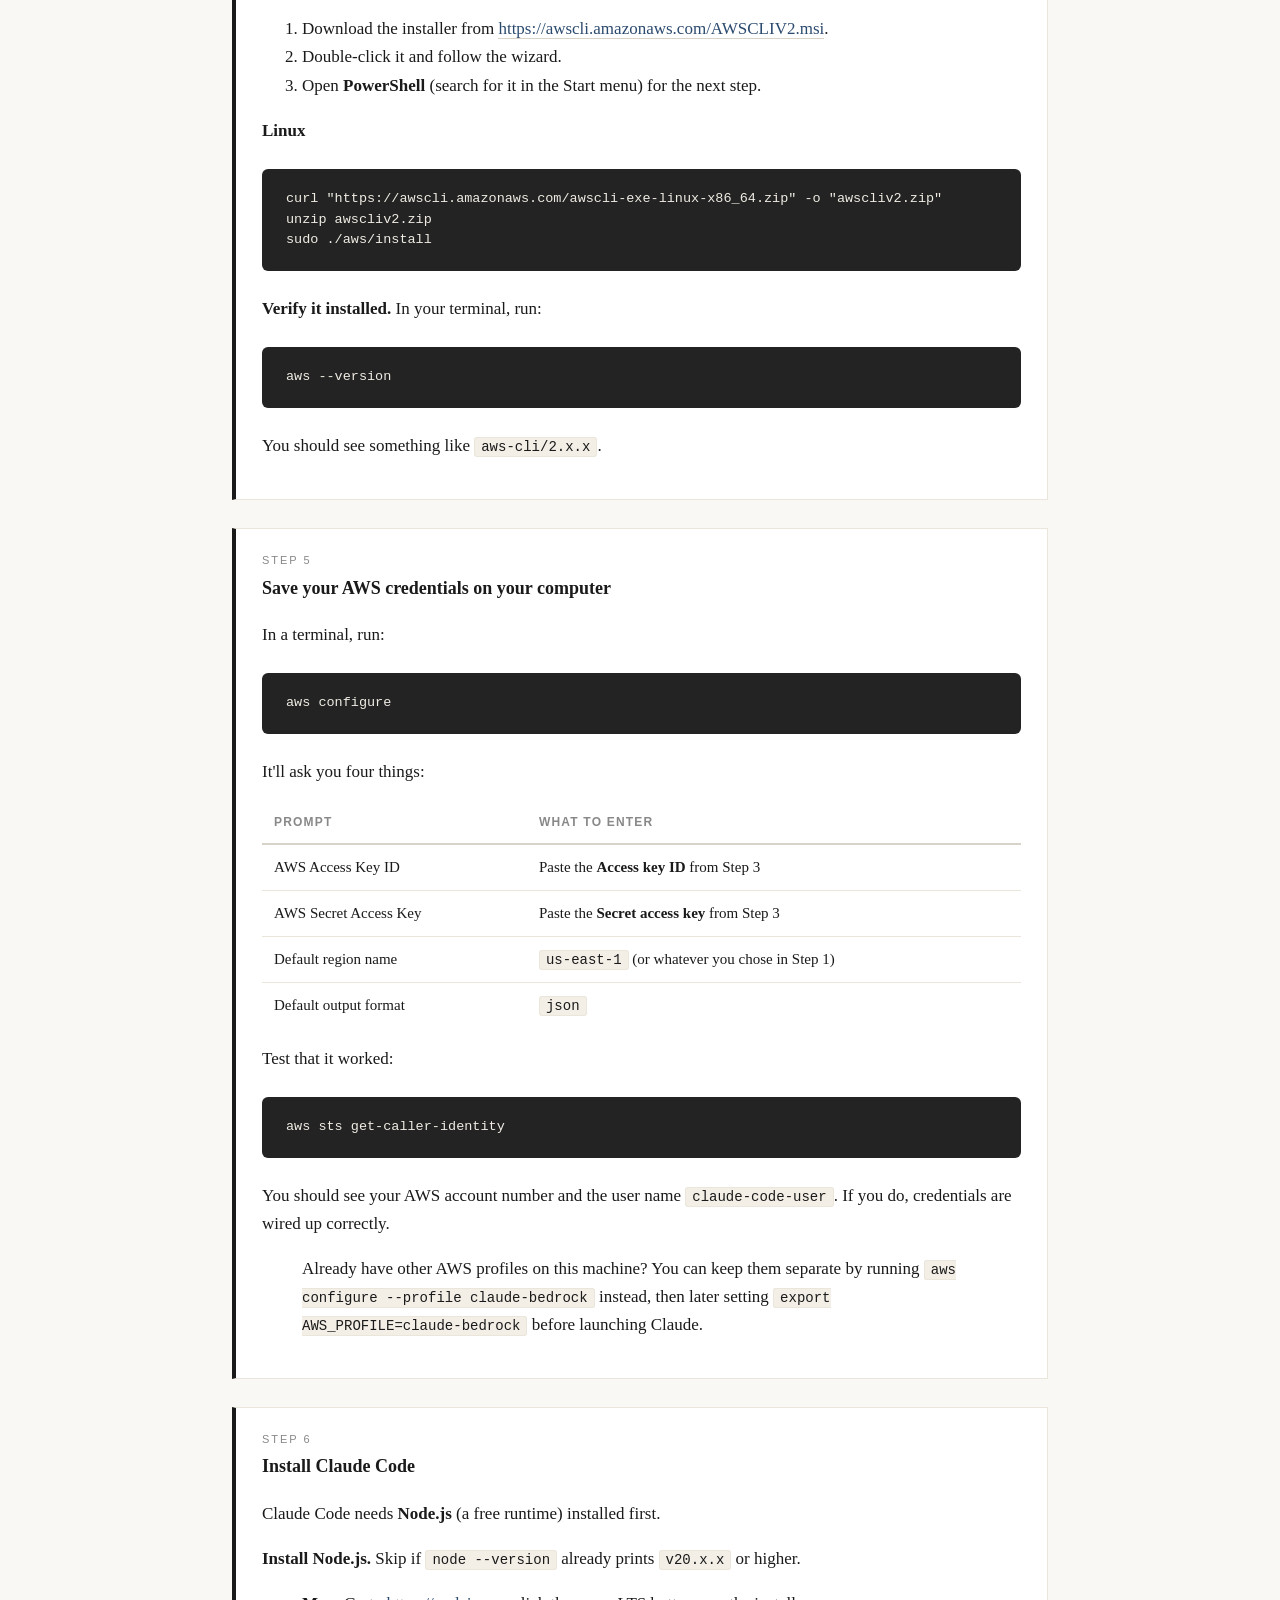
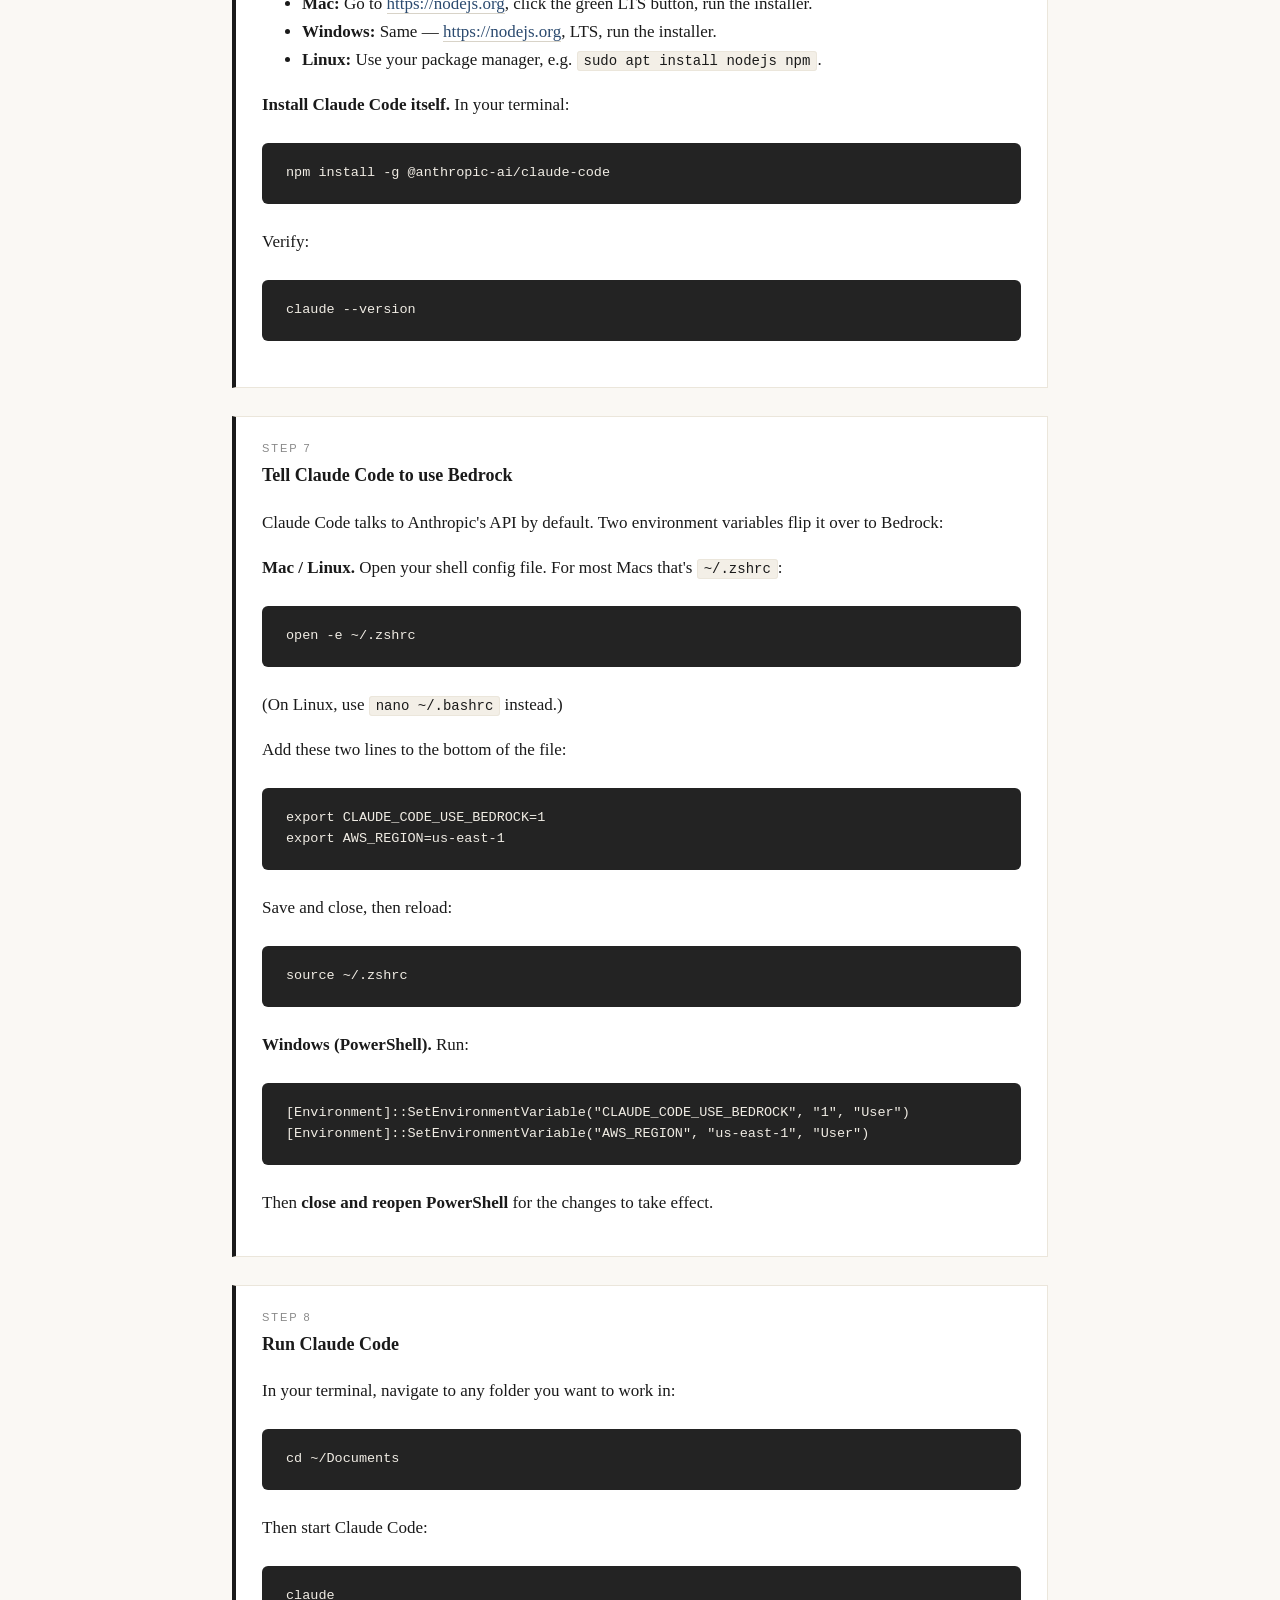
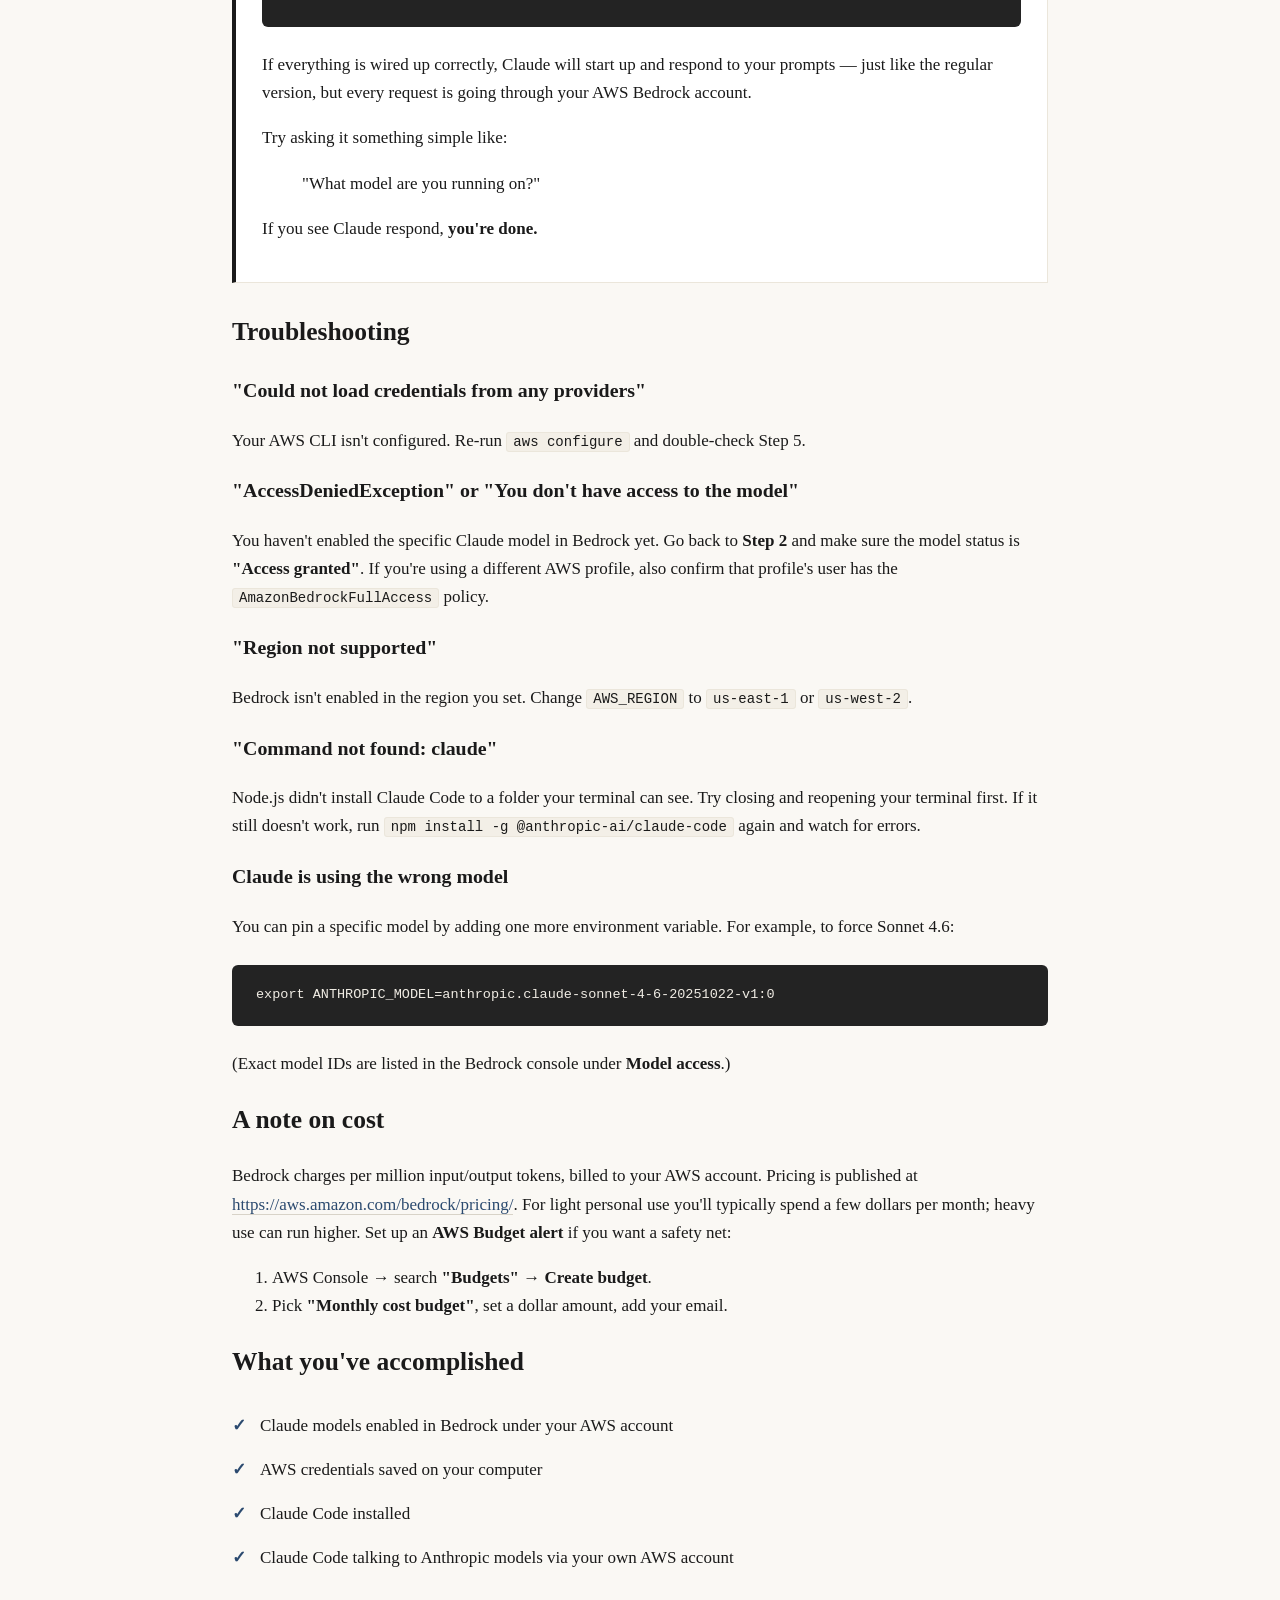
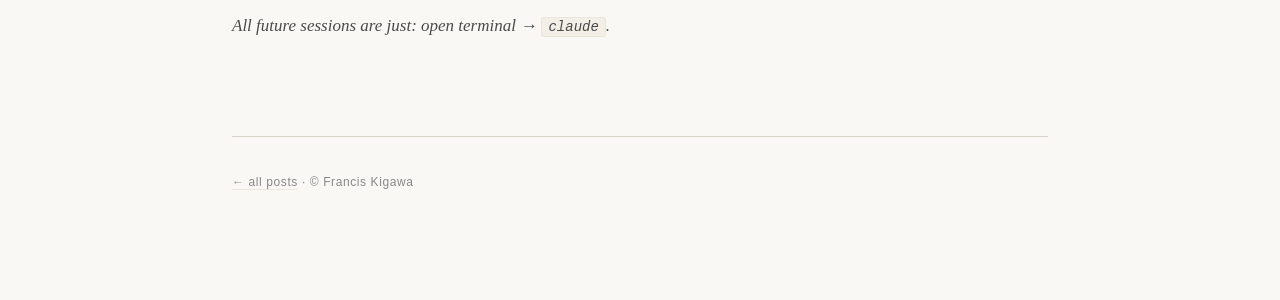
==== commit 63848f03: "Move thesis from dek into post body as lead paragraph" ====
--- a/bedrock/index.html
+++ b/bedrock/index.html
@@ -14,12 +14,13 @@
 <header class="masthead">
   <p class="eyebrow">Post · May 2026</p>
   <h1 class="title">HIPAA-Compliant Claude</h1>
-  <p class="dek">We set up our entire team with HIPAA-compliant Claude, and it cost us $0.</p>
 </header>
 
 <main>
 
 <section class="post-body">
+  <p class="lead">We set up our entire team with HIPAA-compliant Claude, and it cost us $0.</p>
+
   <p>Most people don't know that you can access Anthropic's models through AWS Bedrock. So, if you have AWS credits, you can spend those each month on Anthropic model API usage (Opus, Sonnet, etc.). For healthcare friends, your BAA with AWS covers the service, meaning your team can maintain compliance with their tech stack and keep your company's patient data protected.</p>
 
   <p>The most popular use cases we're seeing are leveraging Google Drive MCP to iterate quickly on sheets and to auto-update docs. Stefanie fed our call center data into Claude for deep-dive KPI analysis, compressing hours of work into minutes. Ansley built a recurring workflow to translate our product changelog into auto-updates for our SOPs. I'm consistently impressed by the ways our team is using Claude — and it makes me more bullish than ever that non-technical folks can leverage these tools to supercharge their workflows in creative and powerful ways.</p>
